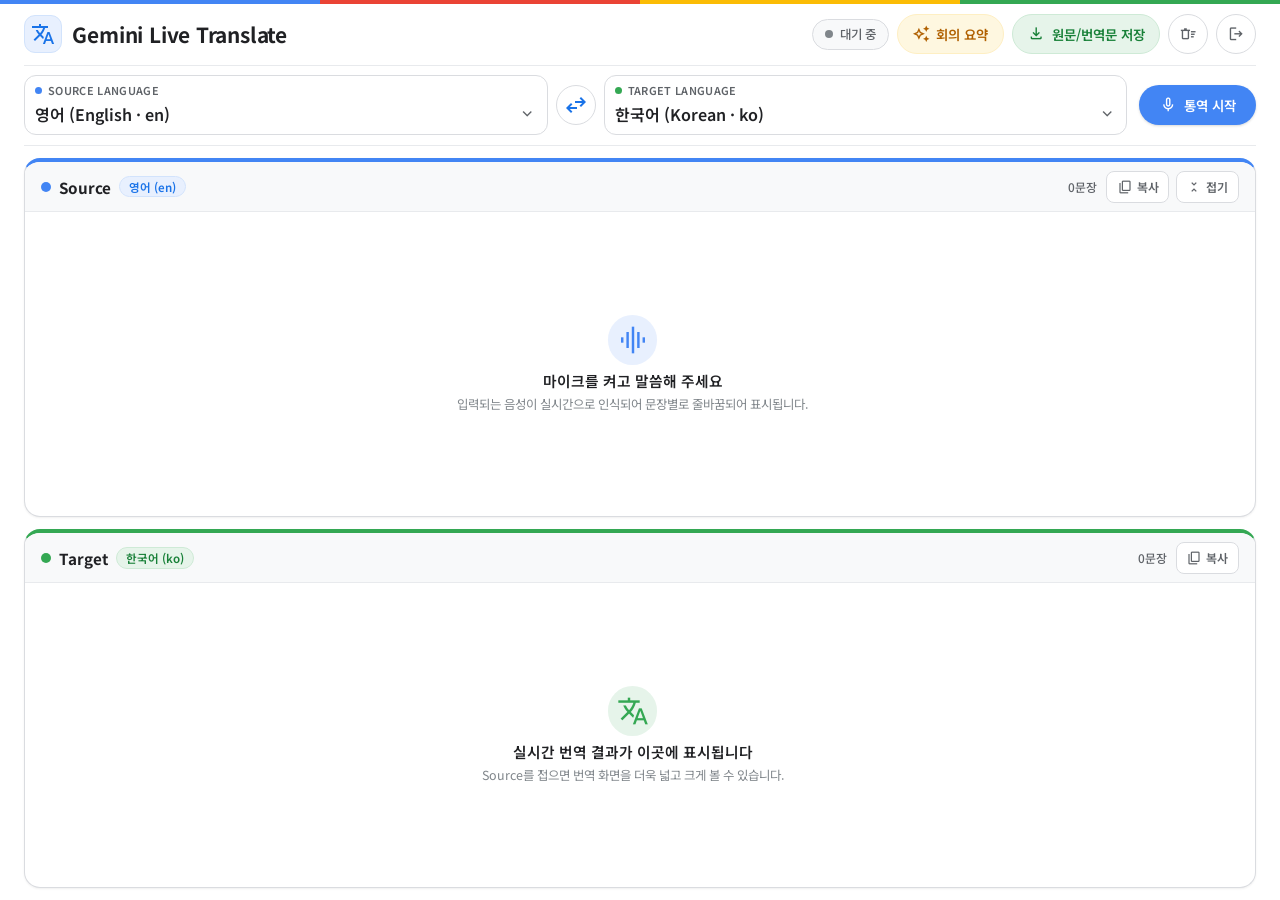
==== static/index.html @ a510bd15 "Initial commit: Gemini 3.5 Live Translate web app - FastAPI + google-genai Live API bridge (/ws/tran" ====
<!doctype html>
<html lang="ko">
<head>
  <meta charset="utf-8" />
  <meta name="viewport" content="width=device-width, initial-scale=1, viewport-fit=cover" />
  <meta name="theme-color" content="#ffffff" />
  <title>Gemini Live Translate</title>
  <link rel="preconnect" href="https://fonts.googleapis.com" />
  <link rel="preconnect" href="https://fonts.gstatic.com" crossorigin />
  <link href="https://fonts.googleapis.com/css2?family=Google+Sans:wght@400;500;700&family=Noto+Sans+KR:wght@400;500;600;700&family=Roboto+Mono:wght@400;500&display=swap" rel="stylesheet" />
  <link href="https://fonts.googleapis.com/css2?family=Material+Symbols+Outlined:opsz,wght,FILL,GRAD@20..48,400,0..1,0" rel="stylesheet" />
  <link rel="stylesheet" href="/static/styles.css?v=20261013i" />
</head>
<body>
  <!-- Google 4-Color Signature Top Bar -->
  <div class="google-color-bar" aria-hidden="true">
    <span class="g-blue"></span>
    <span class="g-red"></span>
    <span class="g-yellow"></span>
    <span class="g-green"></span>
  </div>

  <div class="app-shell">
    <!-- Top Header (Clean minimal brand + action buttons) -->
    <header class="app-header">
      <div class="brand-group">
        <div class="brand-logo" aria-hidden="true">
          <span class="material-symbols-outlined">translate</span>
        </div>
        <h1 class="brand-heading">Gemini Live Translate</h1>
      </div>

      <div class="header-actions">
        <!-- Session Status Pill -->
        <div class="session-status-pill" id="sessionStatusPill" data-state="idle">
          <span class="status-dot"></span>
          <span id="sessionStatusText">대기 중</span>
          <span id="sessionTimer" class="session-timer" hidden>00:00</span>
        </div>

        <!-- Direct Meeting Summary (.md) Button -->
        <button type="button" class="btn btn-tonal btn-yellow" id="btnSummary" title="대화 내용을 AI 회의록으로 요약하여 .md 파일로 바로 저장합니다">
          <span class="material-symbols-outlined" id="summaryBtnIcon">auto_awesome</span>
          <span class="btn-label" id="summaryBtnLabel">회의 요약</span>
        </button>

        <!-- Direct Save Source / Target (.txt) Button -->
        <button type="button" class="btn btn-tonal btn-green" id="btnOpenDownload" title="전체 원문(Source)과 전체 번역문(Target)을 분리하여 .txt 파일로 바로 저장합니다">
          <span class="material-symbols-outlined">download</span>
          <span class="btn-label">원문/번역문 저장</span>
        </button>

        <!-- Clear Button -->
        <button type="button" class="btn btn-icon-only" id="btnClear" title="대화 기록 초기화" aria-label="대화 기록 초기화">
          <span class="material-symbols-outlined">delete_sweep</span>
        </button>

        <!-- Logout Button -->
        <button type="button" class="btn btn-icon-only btn-logout" id="btnLogout" title="로그아웃" aria-label="로그아웃">
          <span class="material-symbols-outlined">logout</span>
        </button>
      </div>
    </header>

    <!-- Language & Audio Control Bar (Single Smart Mic, no input dropdown) -->
    <section class="control-bar" aria-label="언어 및 오디오 제어">
      <div class="lang-selector-group">
        <div class="lang-box source-lang-box">
          <label for="sourceLangSelect" class="lang-label">
            <span class="lang-dot blue"></span>
            Source Language
            <span id="detectedLangChip" class="detected-chip" hidden>감지: -</span>
          </label>
          <div class="select-wrap">
            <select id="sourceLangSelect" class="lang-select" aria-label="Source Language">
              <option value="auto">🌐 자동 감지 (Auto Detect)</option>
              <option value="en" selected>영어 (English · en)</option>
              <option value="ko">한국어 (Korean · ko)</option>
              <option value="ja">일본어 (Japanese · ja)</option>
              <option value="zh-Hans">중국어 (간체) (Chinese (Simplified) · zh-Hans)</option>
              <option value="zh-Hant">중국어 (번체) (Chinese (Traditional) · zh-Hant)</option>
              <option value="es">스페인어 (Spanish · es)</option>
              <option value="fr">프랑스어 (French · fr)</option>
              <option value="de">독일어 (German · de)</option>
              <option value="vi">베트남어 (Vietnamese · vi)</option>
              <option value="th">태국어 (Thai · th)</option>
              <option value="id">인도네시아어 (Indonesian · id)</option>
              <option value="pt-BR">포르투갈어 (브라질) (Portuguese (Brazil) · pt-BR)</option>
              <option value="ru">러시아어 (Russian · ru)</option>
              <option value="ar">아랍어 (Arabic · ar)</option>
              <option value="hi">힌디어 (Hindi · hi)</option>
              <option value="gl">갈리시아어 (Galician · gl)</option>
              <option value="gu">구자라트어 (Gujarati · gu)</option>
              <option value="el">그리스어 (Greek · el)</option>
              <option value="nl">네덜란드어 (Dutch · nl)</option>
              <option value="ne">네팔어 (Nepali · ne)</option>
              <option value="no">노르웨이어 (Norwegian · no)</option>
              <option value="nb">노르웨이어 (보크몰) (Norwegian Bokmål · nb)</option>
              <option value="da">덴마크어 (Danish · da)</option>
              <option value="lo">라오어 (Lao · lo)</option>
              <option value="lv">라트비아어 (Latvian · lv)</option>
              <option value="ro">루마니아어 (Romanian · ro)</option>
              <option value="lt">리투아니아어 (Lithuanian · lt)</option>
              <option value="mr">마라티어 (Marathi · mr)</option>
              <option value="mk">마케도니아어 (Macedonian · mk)</option>
              <option value="ml">말라얄람어 (Malayalam · ml)</option>
              <option value="ms">말레이어 (Malay · ms)</option>
              <option value="mn">몽골어 (Mongolian · mn)</option>
              <option value="my">미얀마어 (버마어) (Burmese (Myanmar) · my)</option>
              <option value="eu">바스크어 (Basque · eu)</option>
              <option value="be">벨라루스어 (Belarusian · be)</option>
              <option value="bn">벵골어 (Bengali · bn)</option>
              <option value="bg">불가리아어 (Bulgarian · bg)</option>
              <option value="sr">세르비아어 (Serbian · sr)</option>
              <option value="su">순다어 (Sundanese · su)</option>
              <option value="sw">스와힐리어 (Swahili · sw)</option>
              <option value="sv">스웨덴어 (Swedish · sv)</option>
              <option value="sk">슬로바키아어 (Slovak · sk)</option>
              <option value="sl">슬로베니아어 (Slovenian · sl)</option>
              <option value="sd">신디어 (Sindhi · sd)</option>
              <option value="si">싱할라어 (Sinhala · si)</option>
              <option value="hy">아르메니아어 (Armenian · hy)</option>
              <option value="is">아이슬란드어 (Icelandic · is)</option>
              <option value="az">아제르바이잔어 (Azerbaijani · az)</option>
              <option value="ak">아칸어 (Akan · ak)</option>
              <option value="af">아프리칸스어 (Afrikaans · af)</option>
              <option value="sq">알바니아어 (Albanian · sq)</option>
              <option value="am">암하라어 (Amharic · am)</option>
              <option value="et">에스토니아어 (Estonian · et)</option>
              <option value="ur">우르두어 (Urdu · ur)</option>
              <option value="uz">우즈베크어 (Uzbek · uz)</option>
              <option value="uk">우크라이나어 (Ukrainian · uk)</option>
              <option value="it">이탈리아어 (Italian · it)</option>
              <option value="jv">자바어 (Javanese · jv)</option>
              <option value="ka">조지아어 (Georgian · ka)</option>
              <option value="zu">줄루어 (Zulu · zu)</option>
              <option value="cs">체코어 (Czech · cs)</option>
              <option value="kk">카자흐어 (Kazakh · kk)</option>
              <option value="ca">카탈로니아어 (Catalan · ca)</option>
              <option value="kn">칸나다어 (Kannada · kn)</option>
              <option value="hr">크로아티아어 (Croatian · hr)</option>
              <option value="km">크메르어 (Khmer · km)</option>
              <option value="rw">키냐르완다어 (Kinyarwanda · rw)</option>
              <option value="ta">타밀어 (Tamil · ta)</option>
              <option value="te">텔루구어 (Telugu · te)</option>
              <option value="tr">튀르키예어 (Turkish · tr)</option>
              <option value="pa">펀자브어 (Punjabi · pa)</option>
              <option value="fa">페르시아어 (Persian · fa)</option>
              <option value="pt-PT">포르투갈어 (포르투갈) (Portuguese (Portugal) · pt-PT)</option>
              <option value="pl">폴란드어 (Polish · pl)</option>
              <option value="fi">핀란드어 (Finnish · fi)</option>
              <option value="fil">필리핀어 (Filipino · fil)</option>
              <option value="ha">하우사어 (Hausa · ha)</option>
              <option value="hu">헝가리어 (Hungarian · hu)</option>
              <option value="he">히브리어 (Hebrew · he)</option>
            </select>
            <span class="material-symbols-outlined select-chevron" aria-hidden="true">expand_more</span>
          </div>
        </div>

        <button type="button" class="swap-btn" id="btnSwapLang" title="Source ↔ Target 언어 전환" aria-label="Source와 Target 언어 전환">
          <span class="material-symbols-outlined">swap_horiz</span>
        </button>

        <div class="lang-box target-lang-box">
          <label for="targetLangSelect" class="lang-label">
            <span class="lang-dot green"></span>
            Target Language
          </label>
          <div class="select-wrap">
            <select id="targetLangSelect" class="lang-select" aria-label="Target Language">
              <option value="en">영어 (English · en)</option>
              <option value="ko" selected>한국어 (Korean · ko)</option>
              <option value="ja">일본어 (Japanese · ja)</option>
              <option value="zh-Hans">중국어 (간체) (Chinese (Simplified) · zh-Hans)</option>
              <option value="zh-Hant">중국어 (번체) (Chinese (Traditional) · zh-Hant)</option>
              <option value="es">스페인어 (Spanish · es)</option>
              <option value="fr">프랑스어 (French · fr)</option>
              <option value="de">독일어 (German · de)</option>
              <option value="vi">베트남어 (Vietnamese · vi)</option>
              <option value="th">태국어 (Thai · th)</option>
              <option value="id">인도네시아어 (Indonesian · id)</option>
              <option value="pt-BR">포르투갈어 (브라질) (Portuguese (Brazil) · pt-BR)</option>
              <option value="ru">러시아어 (Russian · ru)</option>
              <option value="ar">아랍어 (Arabic · ar)</option>
              <option value="hi">힌디어 (Hindi · hi)</option>
              <option value="gl">갈리시아어 (Galician · gl)</option>
              <option value="gu">구자라트어 (Gujarati · gu)</option>
              <option value="el">그리스어 (Greek · el)</option>
              <option value="nl">네덜란드어 (Dutch · nl)</option>
              <option value="ne">네팔어 (Nepali · ne)</option>
              <option value="no">노르웨이어 (Norwegian · no)</option>
              <option value="nb">노르웨이어 (보크몰) (Norwegian Bokmål · nb)</option>
              <option value="da">덴마크어 (Danish · da)</option>
              <option value="lo">라오어 (Lao · lo)</option>
              <option value="lv">라트비아어 (Latvian · lv)</option>
              <option value="ro">루마니아어 (Romanian · ro)</option>
              <option value="lt">리투아니아어 (Lithuanian · lt)</option>
              <option value="mr">마라티어 (Marathi · mr)</option>
              <option value="mk">마케도니아어 (Macedonian · mk)</option>
              <option value="ml">말라얄람어 (Malayalam · ml)</option>
              <option value="ms">말레이어 (Malay · ms)</option>
              <option value="mn">몽골어 (Mongolian · mn)</option>
              <option value="my">미얀마어 (버마어) (Burmese (Myanmar) · my)</option>
              <option value="eu">바스크어 (Basque · eu)</option>
              <option value="be">벨라루스어 (Belarusian · be)</option>
              <option value="bn">벵골어 (Bengali · bn)</option>
              <option value="bg">불가리아어 (Bulgarian · bg)</option>
              <option value="sr">세르비아어 (Serbian · sr)</option>
              <option value="su">순다어 (Sundanese · su)</option>
              <option value="sw">스와힐리어 (Swahili · sw)</option>
              <option value="sv">스웨덴어 (Swedish · sv)</option>
              <option value="sk">슬로바키아어 (Slovak · sk)</option>
              <option value="sl">슬로베니아어 (Slovenian · sl)</option>
              <option value="sd">신디어 (Sindhi · sd)</option>
              <option value="si">싱할라어 (Sinhala · si)</option>
              <option value="hy">아르메니아어 (Armenian · hy)</option>
              <option value="is">아이슬란드어 (Icelandic · is)</option>
              <option value="az">아제르바이잔어 (Azerbaijani · az)</option>
              <option value="ak">아칸어 (Akan · ak)</option>
              <option value="af">아프리칸스어 (Afrikaans · af)</option>
              <option value="sq">알바니아어 (Albanian · sq)</option>
              <option value="am">암하라어 (Amharic · am)</option>
              <option value="et">에스토니아어 (Estonian · et)</option>
              <option value="ur">우르두어 (Urdu · ur)</option>
              <option value="uz">우즈베크어 (Uzbek · uz)</option>
              <option value="uk">우크라이나어 (Ukrainian · uk)</option>
              <option value="it">이탈리아어 (Italian · it)</option>
              <option value="jv">자바어 (Javanese · jv)</option>
              <option value="ka">조지아어 (Georgian · ka)</option>
              <option value="zu">줄루어 (Zulu · zu)</option>
              <option value="cs">체코어 (Czech · cs)</option>
              <option value="kk">카자흐어 (Kazakh · kk)</option>
              <option value="ca">카탈로니아어 (Catalan · ca)</option>
              <option value="kn">칸나다어 (Kannada · kn)</option>
              <option value="hr">크로아티아어 (Croatian · hr)</option>
              <option value="km">크메르어 (Khmer · km)</option>
              <option value="rw">키냐르완다어 (Kinyarwanda · rw)</option>
              <option value="ta">타밀어 (Tamil · ta)</option>
              <option value="te">텔루구어 (Telugu · te)</option>
              <option value="tr">튀르키예어 (Turkish · tr)</option>
              <option value="pa">펀자브어 (Punjabi · pa)</option>
              <option value="fa">페르시아어 (Persian · fa)</option>
              <option value="pt-PT">포르투갈어 (포르투갈) (Portuguese (Portugal) · pt-PT)</option>
              <option value="pl">폴란드어 (Polish · pl)</option>
              <option value="fi">핀란드어 (Finnish · fi)</option>
              <option value="fil">필리핀어 (Filipino · fil)</option>
              <option value="ha">하우사어 (Hausa · ha)</option>
              <option value="hu">헝가리어 (Hungarian · hu)</option>
              <option value="he">히브리어 (Hebrew · he)</option>
            </select>
            <span class="material-symbols-outlined select-chevron" aria-hidden="true">expand_more</span>
          </div>
        </div>
      </div>

      <div class="audio-controls-group">
        <!-- Primary Start / Stop Microphone Button -->
        <button type="button" class="btn btn-primary-mic" id="btnToggleMic" data-recording="false">
          <span class="material-symbols-outlined" id="micIcon">mic</span>
          <span id="micBtnText">통역 시작</span>
          <span class="audio-bars" id="audioBars" hidden aria-hidden="true">
            <i class="bar b1"></i>
            <i class="bar b2"></i>
            <i class="bar b3"></i>
            <i class="bar b4"></i>
          </span>
        </button>
      </div>
    </section>

    <!-- Main Split Stage: Top (Collapsible Source) / Bottom (Expandable Target) -->
    <main class="split-stage" id="splitStage">
      <!-- TOP PANEL: Source (Collapsible) -->
      <section class="transcript-panel source-panel" id="sourcePanel" aria-labelledby="sourcePanelTitle">
        <div class="panel-header">
          <div class="panel-title-group">
            <span class="panel-indicator blue"></span>
            <h2 id="sourcePanelTitle">Source</h2>
            <span class="lang-tag blue-tag" id="sourcePanelLangTag">영어 (en)</span>
            <span class="collapsed-preview" id="sourceCollapsedPreview" hidden></span>
          </div>
          <div class="panel-actions">
            <span class="count-badge" id="sourceCountBadge">0문장</span>
            <button type="button" class="panel-action-btn" id="btnCopySource" title="Source 텍스트 전체 복사">
              <span class="material-symbols-outlined">content_copy</span>
              <span class="action-btn-label">복사</span>
            </button>
            <button
              type="button"
              class="panel-action-btn collapse-toggle-btn"
              id="btnToggleSourceCollapse"
              aria-expanded="true"
              aria-controls="sourceScrollArea"
              title="Source 영역 접기 / 펼치기 (접으면 Target이 넓어집니다)"
            >
              <span class="material-symbols-outlined" id="sourceCollapseIcon">unfold_less</span>
              <span class="action-btn-label" id="sourceCollapseLabel">접기</span>
            </button>
          </div>
        </div>

        <div class="transcript-scroll-area" id="sourceScrollArea" role="log" aria-live="polite">
          <div class="empty-state" id="sourceEmptyState">
            <span class="material-symbols-outlined empty-icon blue-icon">graphic_eq</span>
            <p class="empty-title">마이크를 켜고 말씀해 주세요</p>
            <p class="empty-desc">입력되는 음성이 실시간으로 인식되어 문장별로 줄바꿈되어 표시됩니다.</p>
          </div>
          <div class="utterance-list" id="sourceUtteranceList"></div>
          <button type="button" class="jump-latest-btn" id="btnJumpSourceLatest" hidden>
            <span class="material-symbols-outlined">arrow_downward</span>
            <span>최신 문장</span>
          </button>
        </div>
      </section>

      <!-- BOTTOM PANEL: Target (Expands when Source is collapsed) -->
      <section class="transcript-panel target-panel" id="targetPanel" aria-labelledby="targetPanelTitle">
        <div class="panel-header">
          <div class="panel-title-group">
            <span class="panel-indicator green"></span>
            <h2 id="targetPanelTitle">Target</h2>
            <span class="lang-tag green-tag" id="targetPanelLangTag">한국어 (ko)</span>
          </div>
          <div class="panel-actions">
            <span class="count-badge" id="targetCountBadge">0문장</span>
            <button type="button" class="panel-action-btn" id="btnCopyTarget" title="Target 번역 텍스트 전체 복사">
              <span class="material-symbols-outlined">content_copy</span>
              <span class="action-btn-label">복사</span>
            </button>
          </div>
        </div>

        <div class="transcript-scroll-area" id="targetScrollArea" role="log" aria-live="polite">
          <div class="empty-state" id="targetEmptyState">
            <span class="material-symbols-outlined empty-icon green-icon">translate</span>
            <p class="empty-title">실시간 번역 결과가 이곳에 표시됩니다</p>
            <p class="empty-desc">Source를 접으면 번역 화면을 더욱 넓고 크게 볼 수 있습니다.</p>
          </div>
          <div class="utterance-list" id="targetUtteranceList"></div>
          <button type="button" class="jump-latest-btn green" id="btnJumpTargetLatest" hidden>
            <span class="material-symbols-outlined">arrow_downward</span>
            <span>최신 문장</span>
          </button>
        </div>
      </section>
    </main>
  </div>

  <!-- Floating Toast Snackbar -->
  <div id="toastMessage" class="toast-snackbar" role="status" aria-live="polite" hidden></div>

  <script src="/static/app.js?v=20261013i" defer></script>
</body>
</html>
---- static/styles.css ----
:root {
  /* Official Google 4-Color Palette on Pure White Background */
  --bg-white: #ffffff;
  --bg-subtle: #f8f9fa;
  --surface-card: #ffffff;

  --g-blue: #4285f4;
  --g-blue-dark: #1a73e8;
  --g-blue-soft: #e8f0fe;
  --g-blue-border: #d2e3fc;

  --g-red: #ea4335;
  --g-red-dark: #d93025;
  --g-red-soft: #fce8e6;
  --g-red-border: #fad2cf;

  --g-yellow: #fbbc05;
  --g-yellow-dark: #b06000;
  --g-yellow-soft: #fef7e0;
  --g-yellow-border: #feefc3;

  --g-green: #34a853;
  --g-green-dark: #188038;
  --g-green-soft: #e6f4ea;
  --g-green-border: #ceead6;

  --text-primary: #202124;
  --text-secondary: #5f6368;
  --text-muted: #80868b;
  --border-light: #dadce0;
  --border-subtle: #e8eaed;

  --radius-sm: 8px;
  --radius-md: 12px;
  --radius-lg: 16px;
  --radius-pill: 9999px;

  --shadow-xs: 0 1px 2px rgba(60, 64, 67, 0.08);
  --shadow-sm: 0 1px 3px rgba(60, 64, 67, 0.12), 0 1px 2px rgba(60, 64, 67, 0.08);
  --shadow-md: 0 4px 12px rgba(60, 64, 67, 0.14);

  --font-sans: 'Google Sans', 'Noto Sans KR', -apple-system, BlinkMacSystemFont, sans-serif;
  --font-mono: 'Roboto Mono', monospace;
}

*,
*::before,
*::after {
  box-sizing: border-box;
}

html,
body {
  margin: 0;
  padding: 0;
  inline-size: 100%;
  block-size: 100dvh;
  background-color: var(--bg-white);
  color: var(--text-primary);
  font-family: var(--font-sans);
  -webkit-font-smoothing: antialiased;
  -webkit-text-size-adjust: 100%;
  overscroll-behavior: none;
  overflow: clip;
}

button,
select {
  touch-action: manipulation;
  -webkit-tap-highlight-color: transparent;
}

button {
  user-select: none;
  -webkit-user-select: none;
}

/* Google 4-Color Top Accent Strip */
.google-color-bar {
  display: grid;
  grid-template-columns: repeat(4, 1fr);
  block-size: 4px;
  inline-size: 100%;
}
.google-color-bar .g-blue { background: var(--g-blue); }
.google-color-bar .g-red { background: var(--g-red); }
.google-color-bar .g-yellow { background: var(--g-yellow); }
.google-color-bar .g-green { background: var(--g-green); }

.g-blue-text { color: var(--g-blue-dark); }
.g-red-text { color: var(--g-red-dark); }
.g-yellow-text { color: #e37400; }
.g-green-text { color: var(--g-green-dark); }

/* Main App Grid Shell (100dvh minus 4px color bar, with iPhone/Android safe-area insets) */
.app-shell {
  display: grid;
  grid-template-columns: minmax(0, 1fr);
  grid-template-rows: auto auto minmax(0, 1fr);
  inline-size: 100%;
  block-size: calc(100dvh - 4px);
  max-inline-size: 1440px;
  margin-inline: auto;
  padding-block-start: env(safe-area-inset-top, 0px);
  padding-block-end: max(0.5rem, env(safe-area-inset-bottom, 0px));
  padding-inline-start: max(clamp(0.75rem, 2vw, 1.5rem), env(safe-area-inset-left, 0px));
  padding-inline-end: max(clamp(0.75rem, 2vw, 1.5rem), env(safe-area-inset-right, 0px));
  background-color: var(--bg-white);
}

/* Header */
.app-header {
  display: flex;
  flex-wrap: wrap;
  align-items: center;
  justify-content: space-between;
  gap: 0.75rem;
  padding-block: 0.65rem;
  border-block-end: 1px solid var(--border-subtle);
}

.brand-group {
  display: flex;
  align-items: center;
  gap: 0.65rem;
  min-inline-size: 0;
}

.brand-logo {
  display: grid;
  place-items: center;
  inline-size: 38px;
  block-size: 38px;
  border-radius: 11px;
  background: var(--g-blue-soft);
  color: var(--g-blue-dark);
  border: 1px solid var(--g-blue-border);
  flex-shrink: 0;
}

.brand-heading {
  margin: 0;
  font-size: clamp(1.05rem, 2vw, 1.3rem);
  font-weight: 700;
  letter-spacing: -0.01em;
  color: var(--text-primary);
  white-space: nowrap;
}

.header-actions {
  display: flex;
  align-items: center;
  flex-wrap: wrap;
  gap: 0.5rem;
}

/* Session Status Pill */
.session-status-pill {
  display: inline-flex;
  align-items: center;
  gap: 0.4rem;
  padding: 0.35rem 0.75rem;
  border-radius: var(--radius-pill);
  font-size: 0.78rem;
  font-weight: 500;
  background: var(--bg-subtle);
  color: var(--text-secondary);
  border: 1px solid var(--border-light);
}

.status-dot {
  inline-size: 8px;
  block-size: 8px;
  border-radius: 50%;
  background: var(--text-muted);
  flex-shrink: 0;
}

.session-status-pill[data-state="connected"] {
  background: var(--g-green-soft);
  color: var(--g-green-dark);
  border-color: var(--g-green-border);
}
.session-status-pill[data-state="connected"] .status-dot {
  background: var(--g-green);
  box-shadow: 0 0 0 3px rgba(52, 168, 83, 0.2);
}

.session-status-pill[data-state="connecting"],
.session-status-pill[data-state="resuming"],
.session-status-pill[data-state="reconnecting"] {
  background: var(--g-yellow-soft);
  color: var(--g-yellow-dark);
  border-color: var(--g-yellow-border);
}
.session-status-pill[data-state="connecting"] .status-dot,
.session-status-pill[data-state="resuming"] .status-dot,
.session-status-pill[data-state="reconnecting"] .status-dot {
  background: var(--g-yellow);
}

.session-status-pill[data-state="error"] {
  background: var(--g-red-soft);
  color: var(--g-red-dark);
  border-color: var(--g-red-border);
}
.session-status-pill[data-state="error"] .status-dot {
  background: var(--g-red);
}

.session-timer {
  font-family: var(--font-mono);
  font-size: 0.74rem;
  margin-inline-start: 0.25rem;
  padding-inline-start: 0.4rem;
  border-inline-start: 1px solid currentColor;
}

/* Control Bar (Languages + Speaker/Mic Controls) */
.control-bar {
  display: flex;
  flex-wrap: wrap;
  align-items: center;
  justify-content: space-between;
  gap: 0.75rem;
  padding-block: 0.6rem;
  border-block-end: 1px solid var(--border-subtle);
}

.lang-selector-group {
  display: flex;
  align-items: center;
  gap: 0.5rem;
  flex: 1 1 420px;
  min-inline-size: 0;
}

.lang-box {
  flex: 1 1 150px;
  min-inline-size: 0;
  display: flex;
  flex-direction: column;
  gap: 0.15rem;
  padding: 0.38rem 0.65rem;
  border-radius: var(--radius-md);
  background: var(--bg-white);
  border: 1px solid var(--border-light);
  transition: border-color 0.15s ease, box-shadow 0.15s ease;
}

.source-lang-box:focus-within {
  border-color: var(--g-blue);
  box-shadow: 0 0 0 2px var(--g-blue-soft);
}

.target-lang-box:focus-within {
  border-color: var(--g-green);
  box-shadow: 0 0 0 2px var(--g-green-soft);
}

.lang-label {
  display: flex;
  align-items: center;
  gap: 0.35rem;
  font-size: 0.68rem;
  font-weight: 600;
  color: var(--text-secondary);
  text-transform: uppercase;
  letter-spacing: 0.03em;
}

.lang-dot {
  inline-size: 7px;
  block-size: 7px;
  border-radius: 50%;
  flex-shrink: 0;
}
.lang-dot.blue { background: var(--g-blue); }
.lang-dot.green { background: var(--g-green); }

.detected-chip {
  margin-inline-start: auto;
  font-size: 0.66rem;
  font-weight: 600;
  padding: 0.05rem 0.4rem;
  border-radius: var(--radius-pill);
  background: var(--g-yellow-soft);
  color: var(--g-yellow-dark);
  border: 1px solid var(--g-yellow-border);
  text-transform: none;
  white-space: nowrap;
}

.select-wrap {
  position: relative;
  display: flex;
  align-items: center;
  inline-size: 100%;
}

/* 16px font-size prevents iOS Safari from auto-zooming the page when tapping <select> */
.lang-select {
  appearance: none;
  -webkit-appearance: none;
  border: none;
  background: transparent;
  font-family: var(--font-sans);
  font-size: 1rem; /* 16px */
  font-weight: 600;
  color: var(--text-primary);
  cursor: pointer;
  inline-size: 100%;
  outline: none;
  padding-block: 0.1rem;
  padding-inline-end: 1.35rem;
  text-overflow: ellipsis;
}

.select-chevron {
  position: absolute;
  inset-inline-end: 0;
  font-size: 1.15rem;
  color: var(--text-secondary);
  pointer-events: none;
}

.swap-btn {
  display: grid;
  place-items: center;
  inline-size: 40px;
  block-size: 40px;
  border-radius: 50%;
  border: 1px solid var(--border-light);
  background: var(--bg-white);
  color: var(--g-blue-dark);
  cursor: pointer;
  flex-shrink: 0;
  transition: transform 0.2s ease, background-color 0.15s ease, border-color 0.15s ease;
}

.swap-btn:active {
  background: var(--g-blue-soft);
  transform: scale(0.95);
}

.audio-controls-group {
  display: flex;
  align-items: center;
  gap: 0.5rem;
  flex-wrap: wrap;
}

/* Buttons */
.btn {
  display: inline-flex;
  align-items: center;
  justify-content: center;
  gap: 0.4rem;
  min-block-size: 40px;
  padding: 0.48rem 0.9rem;
  border-radius: var(--radius-pill);
  font-family: var(--font-sans);
  font-size: 0.84rem;
  font-weight: 600;
  border: 1px solid transparent;
  cursor: pointer;
  transition: background-color 0.15s ease, border-color 0.15s ease, color 0.15s ease;
  white-space: nowrap;
}

.btn .material-symbols-outlined {
  font-size: 1.15rem;
}

.btn-tonal.btn-yellow {
  background: var(--g-yellow-soft);
  color: var(--g-yellow-dark);
  border-color: var(--g-yellow-border);
}

.btn-tonal.btn-green {
  background: var(--g-green-soft);
  color: var(--g-green-dark);
  border-color: var(--g-green-border);
}

.btn-tonal.btn-blue {
  background: var(--g-blue-soft);
  color: var(--g-blue-dark);
  border-color: var(--g-blue-border);
}

.btn-outline {
  background: var(--bg-white);
  color: var(--text-primary);
  border-color: var(--border-light);
}

.btn-icon-only {
  inline-size: 40px;
  block-size: 40px;
  padding: 0;
  border-radius: 50%;
  background: var(--bg-white);
  color: var(--text-secondary);
  border-color: var(--border-light);
}

/* Speaker Mute/Unmute Toggle Button */
.btn-speaker[data-muted="true"] {
  background: var(--bg-subtle);
  color: var(--text-secondary);
  border-color: var(--border-light);
}

.btn-speaker[data-muted="false"] {
  background: var(--g-green-soft);
  color: var(--g-green-dark);
  border-color: var(--g-green-border);
}

/* Primary Start / Stop Mic Button */
.btn-primary-mic {
  padding: 0.52rem 1.2rem;
  background: var(--g-blue);
  color: #ffffff;
  box-shadow: var(--shadow-sm);
}

.btn-primary-mic[data-recording="true"] {
  background: var(--g-red);
  color: #ffffff;
  animation: pulse-red 2s infinite;
}

@keyframes pulse-red {
  0% { box-shadow: 0 0 0 0 rgba(234, 67, 53, 0.42); }
  70% { box-shadow: 0 0 0 7px rgba(234, 67, 53, 0); }
  100% { box-shadow: 0 0 0 0 rgba(234, 67, 53, 0); }
}

/* 4-Color Equalizer Bars inside Mic Button */
.audio-bars {
  display: inline-flex;
  align-items: center;
  gap: 2px;
  block-size: 14px;
  margin-inline-start: 0.25rem;
}
.audio-bars[hidden] {
  display: none !important;
}
.audio-bars .bar {
  display: inline-block;
  inline-size: 3px;
  block-size: 4px;
  border-radius: 2px;
  background: #ffffff;
  transition: block-size 0.08s ease;
}

/* ==========================================================================
   MAIN SPLIT STAGE: Top (Collapsible Source) / Bottom (Expandable Target)
   ========================================================================== */
.split-stage {
  display: grid;
  grid-template-columns: minmax(0, 1fr);
  grid-template-rows: minmax(0, 1fr) minmax(0, 1fr);
  gap: 0.75rem;
  padding-block-start: 0.75rem;
  padding-block-end: 0.25rem;
  min-inline-size: 0;
  min-block-size: 0;
}

/* When Source is collapsed, Source shrinks to its header bar and Target takes all remaining height */
.split-stage.is-source-collapsed {
  grid-template-rows: auto minmax(0, 1fr);
}

.transcript-panel {
  position: relative;
  display: grid;
  grid-template-columns: minmax(0, 1fr);
  grid-template-rows: auto minmax(0, 1fr);
  background: var(--bg-white);
  border-radius: var(--radius-lg);
  border: 1.5px solid var(--border-light);
  box-shadow: var(--shadow-xs);
  min-inline-size: 0;
  min-block-size: 0;
  overflow: clip;
}

.source-panel {
  border-block-start: 4px solid var(--g-blue);
}

.source-panel.is-collapsed {
  grid-template-rows: auto;
}

.source-panel.is-collapsed .transcript-scroll-area {
  display: none;
}

.source-panel.is-collapsed .panel-header {
  border-block-end: none;
}

.target-panel {
  border-block-start: 4px solid var(--g-green);
}

.panel-header {
  display: flex;
  align-items: center;
  justify-content: space-between;
  gap: 0.5rem;
  padding: 0.55rem 1rem;
  background: var(--bg-subtle);
  border-block-end: 1px solid var(--border-subtle);
  min-inline-size: 0;
  overflow: hidden;
}

.panel-title-group {
  display: flex;
  align-items: center;
  gap: 0.5rem;
  min-inline-size: 0;
  flex: 1 1 0%;
  overflow: hidden;
}

.panel-indicator {
  inline-size: 10px;
  block-size: 10px;
  border-radius: 50%;
  flex-shrink: 0;
}
.panel-indicator.blue { background: var(--g-blue); }
.panel-indicator.green { background: var(--g-green); }

.panel-title-group h2 {
  margin: 0;
  font-size: 0.95rem;
  font-weight: 700;
  color: var(--text-primary);
  white-space: nowrap;
  flex-shrink: 0;
}

.lang-tag {
  font-size: 0.72rem;
  font-weight: 600;
  padding: 0.12rem 0.55rem;
  border-radius: var(--radius-pill);
  white-space: nowrap;
  flex-shrink: 0;
}
.blue-tag {
  background: var(--g-blue-soft);
  color: var(--g-blue-dark);
  border: 1px solid var(--g-blue-border);
}
.green-tag {
  background: var(--g-green-soft);
  color: var(--g-green-dark);
  border: 1px solid var(--g-green-border);
}

/* One-line live preview of the latest Source sentence when Source panel is collapsed */
.collapsed-preview {
  flex: 1 1 0%;
  font-size: 0.82rem;
  color: var(--text-secondary);
  white-space: nowrap;
  overflow: hidden;
  text-overflow: ellipsis;
  margin-inline-start: 0.35rem;
  min-inline-size: 0;
}
.collapsed-preview[hidden] {
  display: none !important;
}

.panel-actions {
  display: flex;
  align-items: center;
  gap: 0.4rem;
  flex-shrink: 0;
}

.count-badge {
  font-size: 0.74rem;
  font-weight: 500;
  color: var(--text-secondary);
  margin-inline-end: 0.15rem;
}

.panel-action-btn {
  display: inline-flex;
  align-items: center;
  justify-content: center;
  gap: 0.25rem;
  min-block-size: 32px;
  padding: 0.25rem 0.6rem;
  border-radius: var(--radius-sm);
  border: 1px solid var(--border-light);
  background: var(--bg-white);
  color: var(--text-secondary);
  font-family: var(--font-sans);
  font-size: 0.75rem;
  font-weight: 600;
  cursor: pointer;
}
.panel-action-btn .material-symbols-outlined {
  font-size: 1rem;
}

.collapse-toggle-btn[aria-expanded="false"] {
  background: var(--g-blue-soft);
  color: var(--g-blue-dark);
  border-color: var(--g-blue-border);
}

/* Independent Scroll Container per Panel */
.transcript-scroll-area {
  position: relative;
  overflow-y: auto;
  scrollbar-gutter: stable;
  overscroll-behavior: contain;
  padding: 0.85rem 1rem;
  min-block-size: 0;
}

/* Empty State */
.empty-state {
  display: flex;
  flex-direction: column;
  align-items: center;
  justify-content: center;
  text-align: center;
  block-size: 100%;
  min-block-size: 100px;
  color: var(--text-secondary);
  padding: 1rem;
}
.empty-state[hidden] {
  display: none !important;
}
.empty-icon {
  font-size: 2rem;
  margin-block-end: 0.35rem;
  padding: 0.55rem;
  border-radius: 50%;
}
.blue-icon {
  background: var(--g-blue-soft);
  color: var(--g-blue);
}
.green-icon {
  background: var(--g-green-soft);
  color: var(--g-green);
}
.empty-title {
  margin: 0;
  font-size: 0.92rem;
  font-weight: 600;
  color: var(--text-primary);
}
.empty-desc {
  margin: 0.25rem 0 0;
  font-size: 0.78rem;
  color: var(--text-muted);
}

/* Utterance Sentence Lines */
.utterance-list {
  display: flex;
  flex-direction: column;
  gap: 0.45rem;
}

.utterance-line {
  margin: 0;
  padding: 0.12rem 0;
  font-size: clamp(0.98rem, 1.3vw, 1.12rem);
  line-height: 1.62;
  color: var(--text-primary);
  word-break: keep-all;
  overflow-wrap: anywhere;
  transition: font-size 0.15s ease;
}

/* When Source is collapsed, enlarge Target text so it is easier to read at a glance */
.split-stage.is-source-collapsed .target-panel .utterance-line {
  font-size: clamp(1.1rem, 1.7vw, 1.32rem);
  line-height: 1.68;
}

.utterance-line.is-streaming {
  color: var(--g-blue-dark);
  font-weight: 500;
}

.target-panel .utterance-line.is-streaming {
  color: var(--g-green-dark);
}

/* Floating "Jump to Latest" Pill when user scrolls up to read history */
.jump-latest-btn {
  position: sticky;
  inset-block-end: 0.5rem;
  margin-inline: auto;
  display: inline-flex;
  align-items: center;
  gap: 0.25rem;
  padding: 0.38rem 0.85rem;
  border-radius: var(--radius-pill);
  border: 1px solid var(--g-blue-border);
  background: var(--g-blue);
  color: #ffffff;
  font-family: var(--font-sans);
  font-size: 0.76rem;
  font-weight: 600;
  box-shadow: var(--shadow-md);
  cursor: pointer;
  z-index: 5;
}
.jump-latest-btn.green {
  border-color: var(--g-green-border);
  background: var(--g-green);
}
.jump-latest-btn[hidden] {
  display: none !important;
}
.jump-latest-btn .material-symbols-outlined {
  font-size: 0.95rem;
}

/* Floating Toast Snackbar */
.toast-snackbar {
  position: fixed;
  inset-inline: 50% auto;
  inset-block-end: calc(1rem + env(safe-area-inset-bottom, 0px));
  transform: translateX(-50%);
  max-inline-size: min(92vw, 520px);
  padding: 0.6rem 1.1rem;
  border-radius: var(--radius-pill);
  background: rgba(32, 33, 36, 0.92);
  color: #ffffff;
  font-size: 0.82rem;
  font-weight: 500;
  text-align: center;
  box-shadow: var(--shadow-md);
  z-index: 1000;
  pointer-events: none;
}
.toast-snackbar[hidden] {
  display: none !important;
}

/* Native <dialog> Modals */
.app-dialog {
  border: 1px solid var(--border-light);
  border-radius: var(--radius-lg);
  padding: 0;
  inline-size: min(94vw, 820px);
  max-block-size: 86dvh;
  background: var(--bg-white);
  color: var(--text-primary);
  box-shadow: var(--shadow-md);
}

.app-dialog.dialog-sm {
  inline-size: min(92vw, 480px);
}

.app-dialog::backdrop {
  background-color: rgba(32, 33, 36, 0.45);
  backdrop-filter: blur(2px);
}

.dialog-inner {
  display: flex;
  flex-direction: column;
  max-block-size: 86dvh;
}

.dialog-header {
  display: flex;
  align-items: center;
  justify-content: space-between;
  padding: 1rem 1.25rem;
  border-block-end: 1px solid var(--border-subtle);
}

.dialog-title-wrap {
  display: flex;
  align-items: center;
  gap: 0.5rem;
}

.dialog-title-wrap h3 {
  margin: 0;
  font-size: 1.05rem;
  font-weight: 700;
}

.dialog-close-btn {
  display: grid;
  place-items: center;
  inline-size: 38px;
  block-size: 38px;
  border-radius: 50%;
  border: none;
  background: transparent;
  color: var(--text-secondary);
  cursor: pointer;
}

.dialog-body {
  padding: 1.15rem 1.25rem;
  overflow-y: auto;
  overscroll-behavior: contain;
}

.dialog-desc {
  margin: 0 0 1rem;
  font-size: 0.86rem;
  color: var(--text-secondary);
}

.dialog-footer {
  display: flex;
  align-items: center;
  justify-content: flex-end;
  flex-wrap: wrap;
  gap: 0.5rem;
  padding: 0.85rem 1.25rem;
  border-block-start: 1px solid var(--border-subtle);
  background: var(--bg-subtle);
}

/* Summary Loading & Content */
.summary-loading {
  display: flex;
  flex-direction: column;
  align-items: center;
  justify-content: center;
  gap: 0.75rem;
  padding: 2rem 1rem;
  text-align: center;
  color: var(--text-secondary);
}
.summary-loading[hidden] {
  display: none !important;
}

.google-spinner {
  inline-size: 34px;
  block-size: 34px;
  border-radius: 50%;
  border: 3px solid var(--g-blue-soft);
  border-top-color: var(--g-blue);
  border-right-color: var(--g-red);
  border-bottom-color: var(--g-yellow);
  border-left-color: var(--g-green);
  animation: spin 0.9s linear infinite;
}

@keyframes spin {
  to { transform: rotate(360deg); }
}

.markdown-body {
  font-size: 0.94rem;
  line-height: 1.7;
  color: var(--text-primary);
}
.markdown-body h3 {
  margin: 1.25rem 0 0.5rem;
  font-size: 1.02rem;
  color: var(--g-blue-dark);
  border-block-end: 1px solid var(--border-subtle);
  padding-block-end: 0.3rem;
}
.markdown-body h3:first-child {
  margin-block-start: 0;
}
.markdown-body h4 {
  margin: 0.9rem 0 0.35rem;
  font-size: 0.95rem;
  font-weight: 700;
  color: var(--text-primary);
  background: var(--bg-subtle);
  padding: 0.3rem 0.6rem;
  border-inline-start: 3px solid var(--g-blue);
  border-radius: 4px;
}
.markdown-body ul {
  margin: 0.35rem 0 0.9rem;
  padding-inline-start: 1.25rem;
}
.markdown-body li {
  margin-block: 0.28rem;
}
.markdown-body li.sub-item {
  margin-inline-start: 1.25rem;
  list-style-type: circle;
  color: var(--text-secondary);
}

/* Download Modal Cards */
.download-grid {
  display: flex;
  flex-direction: column;
  gap: 0.65rem;
}

.download-card-btn {
  display: flex;
  align-items: center;
  gap: 0.85rem;
  padding: 0.85rem 1rem;
  border-radius: var(--radius-md);
  border: 1px solid var(--border-light);
  background: var(--bg-white);
  text-align: left;
  cursor: pointer;
  font-family: var(--font-sans);
  transition: border-color 0.15s ease, background-color 0.15s ease, box-shadow 0.15s ease;
}
.download-card-btn[hidden] {
  display: none !important;
}

.download-card-text {
  display: flex;
  flex-direction: column;
  gap: 0.15rem;
}
.download-card-text strong {
  font-size: 0.9rem;
  color: var(--text-primary);
}
.download-card-text span {
  font-size: 0.78rem;
  color: var(--text-secondary);
}

/* Apply hover styles only on devices with a real mouse pointer (prevents sticky hover on iPhone/Android) */
@media (hover: hover) and (pointer: fine) {
  .swap-btn:hover {
    background: var(--g-blue-soft);
    border-color: var(--g-blue-border);
    transform: rotate(180deg);
  }
  .btn-tonal.btn-yellow:hover { background: #fde293; }
  .btn-tonal.btn-green:hover { background: #ceead6; }
  .btn-tonal.btn-blue:hover { background: #d2e3fc; }
  .btn-outline:hover { background: var(--bg-subtle); }
  .btn-icon-only:hover {
    background: var(--g-red-soft);
    color: var(--g-red-dark);
    border-color: var(--g-red-border);
  }
  .btn-speaker[data-muted="true"]:hover {
    background: var(--g-blue-soft);
    color: var(--g-blue-dark);
    border-color: var(--g-blue-border);
  }
  .btn-primary-mic:hover { background: var(--g-blue-dark); }
  .btn-primary-mic[data-recording="true"]:hover { background: var(--g-red-dark); }
  .panel-action-btn:hover {
    background: var(--g-blue-soft);
    color: var(--g-blue-dark);
    border-color: var(--g-blue-border);
  }
  .dialog-close-btn:hover { background: var(--bg-subtle); }
  .download-card-btn:hover {
    border-color: var(--g-blue);
    background: var(--g-blue-soft);
    box-shadow: var(--shadow-xs);
  }
}

/* Mobile Responsive Adjustments (iPhone & Android) */
@media (max-width: 720px) {
  .app-shell {
    padding-inline-start: max(0.55rem, env(safe-area-inset-left, 0px));
    padding-inline-end: max(0.55rem, env(safe-area-inset-right, 0px));
  }

  .app-header {
    padding-block: 0.45rem;
    gap: 0.4rem;
  }

  .brand-logo {
    inline-size: 34px;
    block-size: 34px;
  }

  .brand-heading {
    font-size: 1rem;
  }

  .btn-label {
    display: none;
  }

  .header-actions .btn {
    padding: 0.45rem 0.65rem;
  }

  .header-actions .btn-icon-only {
    inline-size: 38px;
    block-size: 38px;
  }

  .control-bar {
    padding-block: 0.45rem;
    gap: 0.45rem;
  }

  .lang-selector-group {
    flex: 1 1 100%;
    gap: 0.35rem;
  }

  .lang-box {
    padding: 0.32rem 0.5rem;
  }

  .lang-select {
    font-size: 1rem; /* Keep >=16px so iOS Safari never zooms on tap */
  }

  .audio-controls-group {
    inline-size: 100%;
    justify-content: space-between;
  }

  .btn-speaker,
  .btn-primary-mic {
    flex: 1 1 auto;
    min-block-size: 44px;
  }

  .split-stage {
    gap: 0.5rem;
    padding-block-start: 0.45rem;
  }

  .panel-header {
    padding: 0.45rem 0.7rem;
  }

  .panel-action-btn {
    min-block-size: 36px;
    padding: 0.25rem 0.55rem;
  }

  .transcript-scroll-area {
    padding: 0.65rem 0.75rem;
  }
}

@media (max-width: 400px) {
  .action-btn-label {
    display: none;
  }
}

/* ==========================================================================
   LOGIN PAGE
   ========================================================================== */
.login-body {
  overflow: auto;
}

.login-shell {
  min-block-size: calc(100dvh - 4px);
  display: grid;
  place-items: center;
  padding: max(1rem, env(safe-area-inset-top, 0px)) 1rem max(1rem, env(safe-area-inset-bottom, 0px));
  background: var(--bg-subtle);
}

.login-card {
  inline-size: 100%;
  max-inline-size: 400px;
  display: flex;
  flex-direction: column;
  gap: 1rem;
  padding: 1.75rem 1.5rem 1.5rem;
  background: var(--bg-white);
  border: 1.5px solid var(--border-light);
  border-radius: var(--radius-lg);
  box-shadow: var(--shadow-md);
}

.login-brand {
  justify-content: center;
}

.login-desc {
  margin: 0;
  text-align: center;
  font-size: 0.9rem;
  color: var(--text-secondary);
}

.login-field {
  display: flex;
  flex-direction: column;
  gap: 0.35rem;
}

.login-label {
  font-size: 0.72rem;
  font-weight: 600;
  letter-spacing: 0.03em;
  text-transform: uppercase;
  color: var(--text-secondary);
}

.login-input-wrap {
  position: relative;
  display: flex;
  align-items: center;
}

.login-input-icon {
  position: absolute;
  inset-inline-start: 0.75rem;
  color: var(--text-muted);
  font-size: 1.25rem;
  pointer-events: none;
}

.login-input {
  inline-size: 100%;
  min-block-size: 48px;
  padding: 0.6rem 2.75rem 0.6rem 2.6rem;
  font-family: var(--font-sans);
  font-size: 1rem; /* >=16px: prevents iOS zoom */
  color: var(--text-primary);
  background: var(--bg-white);
  border: 1px solid var(--border-light);
  border-radius: var(--radius-md);
  outline: none;
  transition: border-color 0.15s ease, box-shadow 0.15s ease;
}
.login-input:focus {
  border-color: var(--g-blue);
  box-shadow: 0 0 0 3px var(--g-blue-soft);
}
.login-input.is-invalid {
  border-color: var(--g-red);
  box-shadow: 0 0 0 3px var(--g-red-soft);
}

.login-eye {
  position: absolute;
  inset-inline-end: 0.35rem;
  display: grid;
  place-items: center;
  inline-size: 38px;
  block-size: 38px;
  border: none;
  border-radius: 50%;
  background: transparent;
  color: var(--text-secondary);
  cursor: pointer;
}

.login-error {
  margin: 0;
  padding: 0.55rem 0.75rem;
  font-size: 0.84rem;
  color: var(--g-red-dark);
  background: var(--g-red-soft);
  border: 1px solid var(--g-red-border);
  border-radius: var(--radius-sm);
}
.login-error[hidden] {
  display: none;
}

.login-submit {
  inline-size: 100%;
  min-block-size: 48px;
  font-size: 0.95rem;
}
.login-submit:disabled {
  opacity: 0.7;
  cursor: progress;
}

/* Header logout button */
.btn-logout {
  color: var(--text-secondary);
}
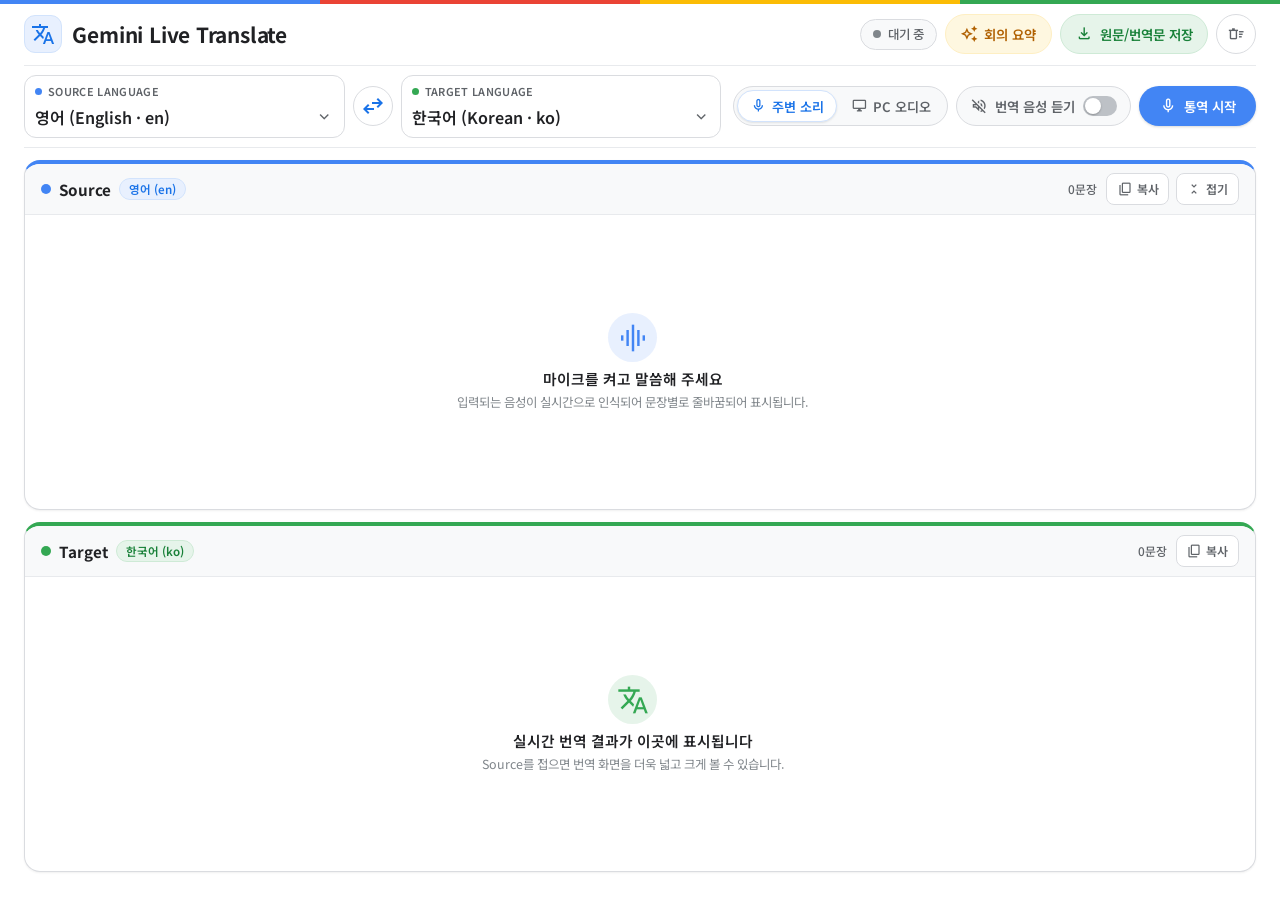
==== commit 0701dbea: "Add iOS hybrid app, translated audio output, and switch to ADC-only auth - Use Google Cloud ADC dire" ====
--- a/static/index.html
+++ b/static/index.html
@@ -9,7 +9,7 @@
   <link rel="preconnect" href="https://fonts.gstatic.com" crossorigin />
   <link href="https://fonts.googleapis.com/css2?family=Google+Sans:wght@400;500;700&family=Noto+Sans+KR:wght@400;500;600;700&family=Roboto+Mono:wght@400;500&display=swap" rel="stylesheet" />
   <link href="https://fonts.googleapis.com/css2?family=Material+Symbols+Outlined:opsz,wght,FILL,GRAD@20..48,400,0..1,0" rel="stylesheet" />
-  <link rel="stylesheet" href="/static/styles.css?v=20261013i" />
+  <link rel="stylesheet" href="/static/styles.css?v=20261017c" />
 </head>
 <body>
   <!-- Google 4-Color Signature Top Bar -->
@@ -25,7 +25,7 @@
     <header class="app-header">
       <div class="brand-group">
         <div class="brand-logo" aria-hidden="true">
-          <span class="material-symbols-outlined">translate</span>
+          <span class="material-symbols-outlined" aria-hidden="true">translate</span>
         </div>
         <h1 class="brand-heading">Gemini Live Translate</h1>
       </div>
@@ -33,31 +33,26 @@
       <div class="header-actions">
         <!-- Session Status Pill -->
         <div class="session-status-pill" id="sessionStatusPill" data-state="idle">
-          <span class="status-dot"></span>
-          <span id="sessionStatusText">대기 중</span>
+          <span class="status-dot" aria-hidden="true"></span>
+          <span id="sessionStatusText" role="status" aria-live="polite">대기 중</span>
           <span id="sessionTimer" class="session-timer" hidden>00:00</span>
         </div>
 
         <!-- Direct Meeting Summary (.md) Button -->
-        <button type="button" class="btn btn-tonal btn-yellow" id="btnSummary" title="대화 내용을 AI 회의록으로 요약하여 .md 파일로 바로 저장합니다">
-          <span class="material-symbols-outlined" id="summaryBtnIcon">auto_awesome</span>
+        <button type="button" class="btn btn-tonal btn-yellow" id="btnSummary" title="대화 내용을 AI 회의록으로 요약하여 .md 파일로 바로 저장합니다" aria-label="AI 회의 요약 (.md 저장)">
+          <span class="material-symbols-outlined" id="summaryBtnIcon" aria-hidden="true">auto_awesome</span>
           <span class="btn-label" id="summaryBtnLabel">회의 요약</span>
         </button>
 
-        <!-- Direct Save Source / Target (.txt) Button -->
-        <button type="button" class="btn btn-tonal btn-green" id="btnOpenDownload" title="전체 원문(Source)과 전체 번역문(Target)을 분리하여 .txt 파일로 바로 저장합니다">
-          <span class="material-symbols-outlined">download</span>
+        <!-- Direct Save Source / Target (.md) Button -->
+        <button type="button" class="btn btn-tonal btn-green" id="btnOpenDownload" title="전체 원문(Source)과 전체 번역문(Target)을 분리하여 .md 파일로 바로 저장합니다" aria-label="원문/번역문 저장 (.md)">
+          <span class="material-symbols-outlined" aria-hidden="true">download</span>
           <span class="btn-label">원문/번역문 저장</span>
         </button>
 
         <!-- Clear Button -->
         <button type="button" class="btn btn-icon-only" id="btnClear" title="대화 기록 초기화" aria-label="대화 기록 초기화">
-          <span class="material-symbols-outlined">delete_sweep</span>
-        </button>
-
-        <!-- Logout Button -->
-        <button type="button" class="btn btn-icon-only btn-logout" id="btnLogout" title="로그아웃" aria-label="로그아웃">
-          <span class="material-symbols-outlined">logout</span>
+          <span class="material-symbols-outlined" aria-hidden="true">delete_sweep</span>
         </button>
       </div>
     </header>
@@ -68,98 +63,20 @@
         <div class="lang-box source-lang-box">
           <label for="sourceLangSelect" class="lang-label">
             <span class="lang-dot blue"></span>
-            Source Language
+            <span class="lang-label-text">Source <span class="lang-word-optional">Language</span></span>
             <span id="detectedLangChip" class="detected-chip" hidden>감지: -</span>
           </label>
           <div class="select-wrap">
-            <select id="sourceLangSelect" class="lang-select" aria-label="Source Language">
-              <option value="auto">🌐 자동 감지 (Auto Detect)</option>
+            <select id="sourceLangSelect" class="lang-select">
+              <!-- Placeholder: app.js populates the full official list (DEFAULT_SUPPORTED_LANGUAGES, then /api/config) on boot -->
               <option value="en" selected>영어 (English · en)</option>
-              <option value="ko">한국어 (Korean · ko)</option>
-              <option value="ja">일본어 (Japanese · ja)</option>
-              <option value="zh-Hans">중국어 (간체) (Chinese (Simplified) · zh-Hans)</option>
-              <option value="zh-Hant">중국어 (번체) (Chinese (Traditional) · zh-Hant)</option>
-              <option value="es">스페인어 (Spanish · es)</option>
-              <option value="fr">프랑스어 (French · fr)</option>
-              <option value="de">독일어 (German · de)</option>
-              <option value="vi">베트남어 (Vietnamese · vi)</option>
-              <option value="th">태국어 (Thai · th)</option>
-              <option value="id">인도네시아어 (Indonesian · id)</option>
-              <option value="pt-BR">포르투갈어 (브라질) (Portuguese (Brazil) · pt-BR)</option>
-              <option value="ru">러시아어 (Russian · ru)</option>
-              <option value="ar">아랍어 (Arabic · ar)</option>
-              <option value="hi">힌디어 (Hindi · hi)</option>
-              <option value="gl">갈리시아어 (Galician · gl)</option>
-              <option value="gu">구자라트어 (Gujarati · gu)</option>
-              <option value="el">그리스어 (Greek · el)</option>
-              <option value="nl">네덜란드어 (Dutch · nl)</option>
-              <option value="ne">네팔어 (Nepali · ne)</option>
-              <option value="no">노르웨이어 (Norwegian · no)</option>
-              <option value="nb">노르웨이어 (보크몰) (Norwegian Bokmål · nb)</option>
-              <option value="da">덴마크어 (Danish · da)</option>
-              <option value="lo">라오어 (Lao · lo)</option>
-              <option value="lv">라트비아어 (Latvian · lv)</option>
-              <option value="ro">루마니아어 (Romanian · ro)</option>
-              <option value="lt">리투아니아어 (Lithuanian · lt)</option>
-              <option value="mr">마라티어 (Marathi · mr)</option>
-              <option value="mk">마케도니아어 (Macedonian · mk)</option>
-              <option value="ml">말라얄람어 (Malayalam · ml)</option>
-              <option value="ms">말레이어 (Malay · ms)</option>
-              <option value="mn">몽골어 (Mongolian · mn)</option>
-              <option value="my">미얀마어 (버마어) (Burmese (Myanmar) · my)</option>
-              <option value="eu">바스크어 (Basque · eu)</option>
-              <option value="be">벨라루스어 (Belarusian · be)</option>
-              <option value="bn">벵골어 (Bengali · bn)</option>
-              <option value="bg">불가리아어 (Bulgarian · bg)</option>
-              <option value="sr">세르비아어 (Serbian · sr)</option>
-              <option value="su">순다어 (Sundanese · su)</option>
-              <option value="sw">스와힐리어 (Swahili · sw)</option>
-              <option value="sv">스웨덴어 (Swedish · sv)</option>
-              <option value="sk">슬로바키아어 (Slovak · sk)</option>
-              <option value="sl">슬로베니아어 (Slovenian · sl)</option>
-              <option value="sd">신디어 (Sindhi · sd)</option>
-              <option value="si">싱할라어 (Sinhala · si)</option>
-              <option value="hy">아르메니아어 (Armenian · hy)</option>
-              <option value="is">아이슬란드어 (Icelandic · is)</option>
-              <option value="az">아제르바이잔어 (Azerbaijani · az)</option>
-              <option value="ak">아칸어 (Akan · ak)</option>
-              <option value="af">아프리칸스어 (Afrikaans · af)</option>
-              <option value="sq">알바니아어 (Albanian · sq)</option>
-              <option value="am">암하라어 (Amharic · am)</option>
-              <option value="et">에스토니아어 (Estonian · et)</option>
-              <option value="ur">우르두어 (Urdu · ur)</option>
-              <option value="uz">우즈베크어 (Uzbek · uz)</option>
-              <option value="uk">우크라이나어 (Ukrainian · uk)</option>
-              <option value="it">이탈리아어 (Italian · it)</option>
-              <option value="jv">자바어 (Javanese · jv)</option>
-              <option value="ka">조지아어 (Georgian · ka)</option>
-              <option value="zu">줄루어 (Zulu · zu)</option>
-              <option value="cs">체코어 (Czech · cs)</option>
-              <option value="kk">카자흐어 (Kazakh · kk)</option>
-              <option value="ca">카탈로니아어 (Catalan · ca)</option>
-              <option value="kn">칸나다어 (Kannada · kn)</option>
-              <option value="hr">크로아티아어 (Croatian · hr)</option>
-              <option value="km">크메르어 (Khmer · km)</option>
-              <option value="rw">키냐르완다어 (Kinyarwanda · rw)</option>
-              <option value="ta">타밀어 (Tamil · ta)</option>
-              <option value="te">텔루구어 (Telugu · te)</option>
-              <option value="tr">튀르키예어 (Turkish · tr)</option>
-              <option value="pa">펀자브어 (Punjabi · pa)</option>
-              <option value="fa">페르시아어 (Persian · fa)</option>
-              <option value="pt-PT">포르투갈어 (포르투갈) (Portuguese (Portugal) · pt-PT)</option>
-              <option value="pl">폴란드어 (Polish · pl)</option>
-              <option value="fi">핀란드어 (Finnish · fi)</option>
-              <option value="fil">필리핀어 (Filipino · fil)</option>
-              <option value="ha">하우사어 (Hausa · ha)</option>
-              <option value="hu">헝가리어 (Hungarian · hu)</option>
-              <option value="he">히브리어 (Hebrew · he)</option>
             </select>
             <span class="material-symbols-outlined select-chevron" aria-hidden="true">expand_more</span>
           </div>
         </div>
 
         <button type="button" class="swap-btn" id="btnSwapLang" title="Source ↔ Target 언어 전환" aria-label="Source와 Target 언어 전환">
-          <span class="material-symbols-outlined">swap_horiz</span>
+          <span class="material-symbols-outlined" aria-hidden="true">swap_horiz</span>
         </button>
 
         <div class="lang-box target-lang-box">
@@ -168,86 +85,8 @@
             Target Language
           </label>
           <div class="select-wrap">
-            <select id="targetLangSelect" class="lang-select" aria-label="Target Language">
-              <option value="en">영어 (English · en)</option>
+            <select id="targetLangSelect" class="lang-select">
               <option value="ko" selected>한국어 (Korean · ko)</option>
-              <option value="ja">일본어 (Japanese · ja)</option>
-              <option value="zh-Hans">중국어 (간체) (Chinese (Simplified) · zh-Hans)</option>
-              <option value="zh-Hant">중국어 (번체) (Chinese (Traditional) · zh-Hant)</option>
-              <option value="es">스페인어 (Spanish · es)</option>
-              <option value="fr">프랑스어 (French · fr)</option>
-              <option value="de">독일어 (German · de)</option>
-              <option value="vi">베트남어 (Vietnamese · vi)</option>
-              <option value="th">태국어 (Thai · th)</option>
-              <option value="id">인도네시아어 (Indonesian · id)</option>
-              <option value="pt-BR">포르투갈어 (브라질) (Portuguese (Brazil) · pt-BR)</option>
-              <option value="ru">러시아어 (Russian · ru)</option>
-              <option value="ar">아랍어 (Arabic · ar)</option>
-              <option value="hi">힌디어 (Hindi · hi)</option>
-              <option value="gl">갈리시아어 (Galician · gl)</option>
-              <option value="gu">구자라트어 (Gujarati · gu)</option>
-              <option value="el">그리스어 (Greek · el)</option>
-              <option value="nl">네덜란드어 (Dutch · nl)</option>
-              <option value="ne">네팔어 (Nepali · ne)</option>
-              <option value="no">노르웨이어 (Norwegian · no)</option>
-              <option value="nb">노르웨이어 (보크몰) (Norwegian Bokmål · nb)</option>
-              <option value="da">덴마크어 (Danish · da)</option>
-              <option value="lo">라오어 (Lao · lo)</option>
-              <option value="lv">라트비아어 (Latvian · lv)</option>
-              <option value="ro">루마니아어 (Romanian · ro)</option>
-              <option value="lt">리투아니아어 (Lithuanian · lt)</option>
-              <option value="mr">마라티어 (Marathi · mr)</option>
-              <option value="mk">마케도니아어 (Macedonian · mk)</option>
-              <option value="ml">말라얄람어 (Malayalam · ml)</option>
-              <option value="ms">말레이어 (Malay · ms)</option>
-              <option value="mn">몽골어 (Mongolian · mn)</option>
-              <option value="my">미얀마어 (버마어) (Burmese (Myanmar) · my)</option>
-              <option value="eu">바스크어 (Basque · eu)</option>
-              <option value="be">벨라루스어 (Belarusian · be)</option>
-              <option value="bn">벵골어 (Bengali · bn)</option>
-              <option value="bg">불가리아어 (Bulgarian · bg)</option>
-              <option value="sr">세르비아어 (Serbian · sr)</option>
-              <option value="su">순다어 (Sundanese · su)</option>
-              <option value="sw">스와힐리어 (Swahili · sw)</option>
-              <option value="sv">스웨덴어 (Swedish · sv)</option>
-              <option value="sk">슬로바키아어 (Slovak · sk)</option>
-              <option value="sl">슬로베니아어 (Slovenian · sl)</option>
-              <option value="sd">신디어 (Sindhi · sd)</option>
-              <option value="si">싱할라어 (Sinhala · si)</option>
-              <option value="hy">아르메니아어 (Armenian · hy)</option>
-              <option value="is">아이슬란드어 (Icelandic · is)</option>
-              <option value="az">아제르바이잔어 (Azerbaijani · az)</option>
-              <option value="ak">아칸어 (Akan · ak)</option>
-              <option value="af">아프리칸스어 (Afrikaans · af)</option>
-              <option value="sq">알바니아어 (Albanian · sq)</option>
-              <option value="am">암하라어 (Amharic · am)</option>
-              <option value="et">에스토니아어 (Estonian · et)</option>
-              <option value="ur">우르두어 (Urdu · ur)</option>
-              <option value="uz">우즈베크어 (Uzbek · uz)</option>
-              <option value="uk">우크라이나어 (Ukrainian · uk)</option>
-              <option value="it">이탈리아어 (Italian · it)</option>
-              <option value="jv">자바어 (Javanese · jv)</option>
-              <option value="ka">조지아어 (Georgian · ka)</option>
-              <option value="zu">줄루어 (Zulu · zu)</option>
-              <option value="cs">체코어 (Czech · cs)</option>
-              <option value="kk">카자흐어 (Kazakh · kk)</option>
-              <option value="ca">카탈로니아어 (Catalan · ca)</option>
-              <option value="kn">칸나다어 (Kannada · kn)</option>
-              <option value="hr">크로아티아어 (Croatian · hr)</option>
-              <option value="km">크메르어 (Khmer · km)</option>
-              <option value="rw">키냐르완다어 (Kinyarwanda · rw)</option>
-              <option value="ta">타밀어 (Tamil · ta)</option>
-              <option value="te">텔루구어 (Telugu · te)</option>
-              <option value="tr">튀르키예어 (Turkish · tr)</option>
-              <option value="pa">펀자브어 (Punjabi · pa)</option>
-              <option value="fa">페르시아어 (Persian · fa)</option>
-              <option value="pt-PT">포르투갈어 (포르투갈) (Portuguese (Portugal) · pt-PT)</option>
-              <option value="pl">폴란드어 (Polish · pl)</option>
-              <option value="fi">핀란드어 (Finnish · fi)</option>
-              <option value="fil">필리핀어 (Filipino · fil)</option>
-              <option value="ha">하우사어 (Hausa · ha)</option>
-              <option value="hu">헝가리어 (Hungarian · hu)</option>
-              <option value="he">히브리어 (Hebrew · he)</option>
             </select>
             <span class="material-symbols-outlined select-chevron" aria-hidden="true">expand_more</span>
           </div>
@@ -255,9 +94,61 @@
       </div>
 
       <div class="audio-controls-group">
+        <!-- Desktop-only Audio Input Source Selector: "주변 소리 (내장 마이크)" vs "PC 오디오" (Hidden on iPhone / Mobile) -->
+        <div
+          class="desktop-source-segment"
+          id="desktopSourceSegment"
+          role="group"
+          aria-label="오디오 입력 소스 선택"
+          hidden
+        >
+          <button
+            type="button"
+            class="source-seg-btn"
+            id="btnSourceMic"
+            data-source="mic"
+            data-active="true"
+            aria-pressed="true"
+            title="데스크탑 외부 주변/회의실 발화를 내장 마이크로 수음합니다."
+          >
+            <span class="material-symbols-outlined" aria-hidden="true">mic</span>
+            <span>주변 소리</span>
+          </button>
+          <button
+            type="button"
+            class="source-seg-btn"
+            id="btnSourceDesktop"
+            data-source="desktop"
+            data-active="false"
+            aria-pressed="false"
+            title="동일 데스크탑에서 재생되는 오디오(Chrome 탭, QuickTime Player 등)만 직접 수음합니다."
+          >
+            <span class="material-symbols-outlined" id="desktopAudioIcon" aria-hidden="true">desktop_windows</span>
+            <span id="desktopAudioText">PC 오디오</span>
+          </button>
+        </div>
+
+        <!-- Translated Audio Output Toggle ("번역 음성 듣기") -->
+        <label
+          class="audio-output-toggle"
+          id="audioOutputToggleLabel"
+          for="toggleAudioOutput"
+          data-active="false"
+          title="번역된 음성을 실시간 재생합니다. 이어폰(AirPods 등) 사용을 권장하며, 이어폰 없이 스피커로 재생하면 되울림 방지를 위해 echoCancellation이 자동으로 켜집니다."
+        >
+          <span class="material-symbols-outlined" id="audioOutputIcon" aria-hidden="true">volume_off</span>
+          <span class="audio-output-text">번역 음성 듣기</span>
+          <input
+            id="toggleAudioOutput"
+            type="checkbox"
+            switch
+            aria-label="번역 음성 듣기"
+          />
+        </label>
+
         <!-- Primary Start / Stop Microphone Button -->
         <button type="button" class="btn btn-primary-mic" id="btnToggleMic" data-recording="false">
-          <span class="material-symbols-outlined" id="micIcon">mic</span>
+          <span class="material-symbols-outlined" id="micIcon" aria-hidden="true">mic</span>
           <span id="micBtnText">통역 시작</span>
           <span class="audio-bars" id="audioBars" hidden aria-hidden="true">
             <i class="bar b1"></i>
@@ -281,9 +172,13 @@
             <span class="collapsed-preview" id="sourceCollapsedPreview" hidden></span>
           </div>
           <div class="panel-actions">
+            <span class="latency-badge blue-latency" id="sourceLatencyBadge" title="오디오 입력 이후 원문 텍스트가 아직 나오지 않은 시간 (실시간 갱신)" hidden>
+              <span class="material-symbols-outlined" aria-hidden="true">timer</span>
+              <span id="sourceLatencyValue">-</span>
+            </span>
             <span class="count-badge" id="sourceCountBadge">0문장</span>
-            <button type="button" class="panel-action-btn" id="btnCopySource" title="Source 텍스트 전체 복사">
-              <span class="material-symbols-outlined">content_copy</span>
+            <button type="button" class="panel-action-btn" id="btnCopySource" title="Source 텍스트 전체 복사" aria-label="Source 텍스트 전체 복사">
+              <span class="material-symbols-outlined" aria-hidden="true">content_copy</span>
               <span class="action-btn-label">복사</span>
             </button>
             <button
@@ -292,23 +187,24 @@
               id="btnToggleSourceCollapse"
               aria-expanded="true"
               aria-controls="sourceScrollArea"
+              aria-label="Source 영역 접기 / 펼치기"
               title="Source 영역 접기 / 펼치기 (접으면 Target이 넓어집니다)"
             >
-              <span class="material-symbols-outlined" id="sourceCollapseIcon">unfold_less</span>
+              <span class="material-symbols-outlined" id="sourceCollapseIcon" aria-hidden="true">unfold_less</span>
               <span class="action-btn-label" id="sourceCollapseLabel">접기</span>
             </button>
           </div>
         </div>
 
-        <div class="transcript-scroll-area" id="sourceScrollArea" role="log" aria-live="polite">
+        <div class="transcript-scroll-area" id="sourceScrollArea" role="log" aria-live="off" aria-label="Source 원문 기록" tabindex="0">
           <div class="empty-state" id="sourceEmptyState">
-            <span class="material-symbols-outlined empty-icon blue-icon">graphic_eq</span>
+            <span class="material-symbols-outlined empty-icon blue-icon" aria-hidden="true">graphic_eq</span>
             <p class="empty-title">마이크를 켜고 말씀해 주세요</p>
             <p class="empty-desc">입력되는 음성이 실시간으로 인식되어 문장별로 줄바꿈되어 표시됩니다.</p>
           </div>
           <div class="utterance-list" id="sourceUtteranceList"></div>
           <button type="button" class="jump-latest-btn" id="btnJumpSourceLatest" hidden>
-            <span class="material-symbols-outlined">arrow_downward</span>
+            <span class="material-symbols-outlined" aria-hidden="true">arrow_downward</span>
             <span>최신 문장</span>
           </button>
         </div>
@@ -323,33 +219,40 @@
             <span class="lang-tag green-tag" id="targetPanelLangTag">한국어 (ko)</span>
           </div>
           <div class="panel-actions">
+            <span class="latency-badge green-latency" id="targetLatencyBadge" title="오디오 입력 이후 번역 텍스트가 아직 나오지 않은 시간 (끝에서 끝까지, 실시간 갱신)" hidden>
+              <span class="material-symbols-outlined" aria-hidden="true">timer</span>
+              <span id="targetLatencyValue">-</span>
+            </span>
             <span class="count-badge" id="targetCountBadge">0문장</span>
-            <button type="button" class="panel-action-btn" id="btnCopyTarget" title="Target 번역 텍스트 전체 복사">
-              <span class="material-symbols-outlined">content_copy</span>
+            <button type="button" class="panel-action-btn" id="btnCopyTarget" title="Target 번역 텍스트 전체 복사" aria-label="Target 번역 텍스트 전체 복사">
+              <span class="material-symbols-outlined" aria-hidden="true">content_copy</span>
               <span class="action-btn-label">복사</span>
             </button>
           </div>
         </div>
 
-        <div class="transcript-scroll-area" id="targetScrollArea" role="log" aria-live="polite">
+        <div class="transcript-scroll-area" id="targetScrollArea" role="log" aria-live="off" aria-label="Target 번역 기록" tabindex="0">
           <div class="empty-state" id="targetEmptyState">
-            <span class="material-symbols-outlined empty-icon green-icon">translate</span>
+            <span class="material-symbols-outlined empty-icon green-icon" aria-hidden="true">translate</span>
             <p class="empty-title">실시간 번역 결과가 이곳에 표시됩니다</p>
             <p class="empty-desc">Source를 접으면 번역 화면을 더욱 넓고 크게 볼 수 있습니다.</p>
           </div>
           <div class="utterance-list" id="targetUtteranceList"></div>
           <button type="button" class="jump-latest-btn green" id="btnJumpTargetLatest" hidden>
-            <span class="material-symbols-outlined">arrow_downward</span>
+            <span class="material-symbols-outlined" aria-hidden="true">arrow_downward</span>
             <span>최신 문장</span>
           </button>
         </div>
       </section>
     </main>
+
+    <!-- Bottom Status Footer (Small gray status line below Target Text box) -->
+    <footer class="app-footer" id="appFooter">
+      <div id="toastMessage" class="toast-snackbar" role="status" aria-live="polite" hidden></div>
+      <div id="srAnnouncer" class="sr-only" aria-live="polite" aria-atomic="false"></div>
+    </footer>
   </div>
 
-  <!-- Floating Toast Snackbar -->
-  <div id="toastMessage" class="toast-snackbar" role="status" aria-live="polite" hidden></div>
-
-  <script src="/static/app.js?v=20261013i" defer></script>
+  <script src="/static/app.js?v=20261017c" defer></script>
 </body>
 </html>
--- a/static/styles.css
+++ b/static/styles.css
@@ -87,22 +87,17 @@
 .google-color-bar .g-yellow { background: var(--g-yellow); }
 .google-color-bar .g-green { background: var(--g-green); }
 
-.g-blue-text { color: var(--g-blue-dark); }
-.g-red-text { color: var(--g-red-dark); }
-.g-yellow-text { color: #e37400; }
-.g-green-text { color: var(--g-green-dark); }
-
 /* Main App Grid Shell (100dvh minus 4px color bar, with iPhone/Android safe-area insets) */
 .app-shell {
   display: grid;
   grid-template-columns: minmax(0, 1fr);
-  grid-template-rows: auto auto minmax(0, 1fr);
+  grid-template-rows: auto auto minmax(0, 1fr) auto;
   inline-size: 100%;
   block-size: calc(100dvh - 4px);
   max-inline-size: 1440px;
   margin-inline: auto;
   padding-block-start: env(safe-area-inset-top, 0px);
-  padding-block-end: max(0.5rem, env(safe-area-inset-bottom, 0px));
+  padding-block-end: max(0.35rem, env(safe-area-inset-bottom, 0px));
   padding-inline-start: max(clamp(0.75rem, 2vw, 1.5rem), env(safe-area-inset-left, 0px));
   padding-inline-end: max(clamp(0.75rem, 2vw, 1.5rem), env(safe-area-inset-right, 0px));
   background-color: var(--bg-white);
@@ -259,14 +254,21 @@
 }
 
 .lang-label {
+  position: relative;
   display: flex;
   align-items: center;
   gap: 0.35rem;
+  block-size: 1.15rem;
+  min-block-size: 1.15rem;
+  max-block-size: 1.15rem;
   font-size: 0.68rem;
   font-weight: 600;
+  line-height: 1;
   color: var(--text-secondary);
   text-transform: uppercase;
   letter-spacing: 0.03em;
+  white-space: nowrap;
+  overflow: hidden;
 }
 
 .lang-dot {
@@ -279,16 +281,32 @@
 .lang-dot.green { background: var(--g-green); }
 
 .detected-chip {
-  margin-inline-start: auto;
-  font-size: 0.66rem;
+  position: absolute;
+  inset-inline-end: 0;
+  inset-block-start: 50%;
+  transform: translateY(-50%);
+  margin-inline-start: 0;
+  font-size: 0.64rem;
   font-weight: 600;
-  padding: 0.05rem 0.4rem;
+  line-height: 1;
+  padding: 0.12rem 0.38rem;
   border-radius: var(--radius-pill);
   background: var(--g-yellow-soft);
   color: var(--g-yellow-dark);
   border: 1px solid var(--g-yellow-border);
+  box-shadow: -6px 0 4px 2px var(--bg-white);
   text-transform: none;
   white-space: nowrap;
+}
+
+.detected-chip[hidden] {
+  display: none !important;
+}
+
+@media (max-width: 640px) {
+  .source-lang-box:has(#detectedLangChip:not([hidden])) .lang-word-optional {
+    display: none;
+  }
 }
 
 .select-wrap {
@@ -384,18 +402,6 @@
   border-color: var(--g-green-border);
 }
 
-.btn-tonal.btn-blue {
-  background: var(--g-blue-soft);
-  color: var(--g-blue-dark);
-  border-color: var(--g-blue-border);
-}
-
-.btn-outline {
-  background: var(--bg-white);
-  color: var(--text-primary);
-  border-color: var(--border-light);
-}
-
 .btn-icon-only {
   inline-size: 40px;
   block-size: 40px;
@@ -406,17 +412,131 @@
   border-color: var(--border-light);
 }
 
-/* Speaker Mute/Unmute Toggle Button */
-.btn-speaker[data-muted="true"] {
+/* Desktop-only Audio Source Segmented Selector ("주변 소리" vs "PC 오디오") */
+.desktop-source-segment {
+  display: inline-flex;
+  align-items: center;
+  padding: 3px;
+  gap: 2px;
+  min-block-size: 40px;
+  border-radius: var(--radius-pill);
+  background: var(--bg-subtle);
+  border: 1px solid var(--border-light);
+}
+
+.desktop-source-segment[hidden] {
+  display: none !important;
+}
+
+.source-seg-btn {
+  display: inline-flex;
+  align-items: center;
+  gap: 0.32rem;
+  min-block-size: 32px;
+  padding: 0.28rem 0.72rem;
+  border-radius: var(--radius-pill);
+  border: 1px solid transparent;
+  background: transparent;
+  color: var(--text-secondary);
+  font-family: var(--font-sans);
+  font-size: 0.82rem;
+  font-weight: 600;
+  cursor: pointer;
+  user-select: none;
+  -webkit-user-select: none;
+  white-space: nowrap;
+  transition: background-color 0.15s ease, color 0.15s ease, box-shadow 0.15s ease;
+}
+
+.source-seg-btn:hover {
+  color: var(--text-primary);
+}
+
+.source-seg-btn .material-symbols-outlined {
+  font-size: 1.05rem;
+}
+
+.source-seg-btn[data-active="true"] {
+  background: #ffffff;
+  color: var(--g-blue-dark, #174ea6);
+  border-color: var(--g-blue-border, #aecbfa);
+  box-shadow: 0 1px 2px rgba(60, 64, 67, 0.12);
+}
+
+/* Translated Audio Output ("번역 음성 듣기") Switch Toggle */
+.audio-output-toggle {
+  display: inline-flex;
+  align-items: center;
+  gap: 0.45rem;
+  min-block-size: 40px;
+  padding: 0.42rem 0.85rem;
+  border-radius: var(--radius-pill);
+  font-family: var(--font-sans);
+  font-size: 0.84rem;
+  font-weight: 600;
   background: var(--bg-subtle);
   color: var(--text-secondary);
-  border-color: var(--border-light);
-}
-
-.btn-speaker[data-muted="false"] {
+  border: 1px solid var(--border-light);
+  cursor: pointer;
+  user-select: none;
+  -webkit-user-select: none;
+  transition: background-color 0.15s ease, border-color 0.15s ease, color 0.15s ease;
+  white-space: nowrap;
+}
+
+.audio-output-toggle .material-symbols-outlined {
+  font-size: 1.15rem;
+}
+
+.audio-output-toggle[data-active="true"] {
   background: var(--g-green-soft);
   color: var(--g-green-dark);
   border-color: var(--g-green-border);
+}
+
+input[type="checkbox"][switch] {
+  accent-color: var(--g-green, #34a853);
+  margin: 0;
+  cursor: pointer;
+}
+
+input[type="checkbox"][switch]:focus-visible {
+  outline: 3px solid var(--focus-color, #ff8c00);
+  outline-offset: 4px;
+}
+
+/* Fallback switch styling when native <input type="checkbox" switch> is not supported (e.g. Chrome/Edge/Firefox) */
+input[type="checkbox"][switch][data-switch-fallback="true"] {
+  appearance: none;
+  -webkit-appearance: none;
+  position: relative;
+  inline-size: 34px;
+  block-size: 20px;
+  border-radius: 999px;
+  background-color: #bdc1c6;
+  transition: background-color 0.18s ease;
+  flex-shrink: 0;
+}
+
+input[type="checkbox"][switch][data-switch-fallback="true"]::after {
+  content: "";
+  position: absolute;
+  inset-block-start: 2px;
+  inset-inline-start: 2px;
+  inline-size: 16px;
+  block-size: 16px;
+  border-radius: 50%;
+  background: #ffffff;
+  box-shadow: 0 1px 2px rgba(0, 0, 0, 0.25);
+  transition: transform 0.18s ease;
+}
+
+input[type="checkbox"][switch][data-switch-fallback="true"]:checked {
+  background-color: var(--g-green, #34a853);
+}
+
+input[type="checkbox"][switch][data-switch-fallback="true"]:checked::after {
+  transform: translateX(14px);
 }
 
 /* Primary Start / Stop Mic Button */
@@ -453,10 +573,13 @@
 .audio-bars .bar {
   display: inline-block;
   inline-size: 3px;
-  block-size: 4px;
+  block-size: 17px; /* max height; JS scales with transform (4px resting ≈ 0.235) */
   border-radius: 2px;
   background: #ffffff;
-  transition: block-size 0.08s ease;
+  transform: scaleY(0.235);
+  transform-origin: center;
+  transition: transform 0.08s ease;
+  will-change: transform;
 }
 
 /* ==========================================================================
@@ -599,6 +722,43 @@
   margin-inline-end: 0.15rem;
 }
 
+/* Live latency indicator (speech onset -> text shown) */
+.latency-badge {
+  display: inline-flex;
+  align-items: center;
+  gap: 0.2rem;
+  font-size: 0.74rem;
+  font-weight: 600;
+  font-variant-numeric: tabular-nums;
+  padding: 0.15rem 0.5rem;
+  border-radius: 999px;
+  border: 1px solid transparent;
+  margin-inline-end: 0.3rem;
+  white-space: nowrap;
+  transition: background-color 0.3s ease;
+}
+.latency-badge .material-symbols-outlined {
+  font-size: 0.95rem;
+}
+.latency-badge.blue-latency {
+  color: #1a56c4;
+  background: rgba(66, 133, 244, 0.1);
+  border-color: rgba(66, 133, 244, 0.25);
+}
+.latency-badge.green-latency {
+  color: #1e7e34;
+  background: rgba(52, 168, 83, 0.1);
+  border-color: rgba(52, 168, 83, 0.25);
+}
+.latency-badge.latency-slow {
+  color: #b3261e;
+  background: rgba(234, 67, 53, 0.1);
+  border-color: rgba(234, 67, 53, 0.3);
+}
+.latency-badge[hidden] {
+  display: none !important;
+}
+
 .panel-action-btn {
   display: inline-flex;
   align-items: center;
@@ -692,6 +852,8 @@
   word-break: keep-all;
   overflow-wrap: anywhere;
   transition: font-size 0.15s ease;
+  content-visibility: auto;
+  contain-intrinsic-size: auto 1.8em;
 }
 
 /* When Source is collapsed, enlarge Target text so it is easier to read at a glance */
@@ -720,7 +882,7 @@
   padding: 0.38rem 0.85rem;
   border-radius: var(--radius-pill);
   border: 1px solid var(--g-blue-border);
-  background: var(--g-blue);
+  background: var(--g-blue-dark);
   color: #ffffff;
   font-family: var(--font-sans);
   font-size: 0.76rem;
@@ -731,7 +893,7 @@
 }
 .jump-latest-btn.green {
   border-color: var(--g-green-border);
-  background: var(--g-green);
+  background: var(--g-green-dark);
 }
 .jump-latest-btn[hidden] {
   display: none !important;
@@ -740,215 +902,35 @@
   font-size: 0.95rem;
 }
 
-/* Floating Toast Snackbar */
+/* Bottom Status Footer (Below Target Text Box) */
+.app-footer {
+  display: flex;
+  align-items: center;
+  justify-content: center;
+  min-block-size: 1.15rem;
+  padding-block: 0.2rem 0;
+}
+
 .toast-snackbar {
-  position: fixed;
-  inset-inline: 50% auto;
-  inset-block-end: calc(1rem + env(safe-area-inset-bottom, 0px));
-  transform: translateX(-50%);
-  max-inline-size: min(92vw, 520px);
-  padding: 0.6rem 1.1rem;
-  border-radius: var(--radius-pill);
-  background: rgba(32, 33, 36, 0.92);
-  color: #ffffff;
-  font-size: 0.82rem;
-  font-weight: 500;
+  position: static;
+  transform: none;
+  max-inline-size: 100%;
+  padding: 0.1rem 0.25rem;
+  border-radius: 0;
+  background: transparent;
+  color: var(--text-muted);
+  font-size: 0.72rem;
+  font-weight: 400;
+  line-height: 1.3;
   text-align: center;
-  box-shadow: var(--shadow-md);
-  z-index: 1000;
+  box-shadow: none;
   pointer-events: none;
+  white-space: nowrap;
+  overflow: hidden;
+  text-overflow: ellipsis;
 }
 .toast-snackbar[hidden] {
   display: none !important;
-}
-
-/* Native <dialog> Modals */
-.app-dialog {
-  border: 1px solid var(--border-light);
-  border-radius: var(--radius-lg);
-  padding: 0;
-  inline-size: min(94vw, 820px);
-  max-block-size: 86dvh;
-  background: var(--bg-white);
-  color: var(--text-primary);
-  box-shadow: var(--shadow-md);
-}
-
-.app-dialog.dialog-sm {
-  inline-size: min(92vw, 480px);
-}
-
-.app-dialog::backdrop {
-  background-color: rgba(32, 33, 36, 0.45);
-  backdrop-filter: blur(2px);
-}
-
-.dialog-inner {
-  display: flex;
-  flex-direction: column;
-  max-block-size: 86dvh;
-}
-
-.dialog-header {
-  display: flex;
-  align-items: center;
-  justify-content: space-between;
-  padding: 1rem 1.25rem;
-  border-block-end: 1px solid var(--border-subtle);
-}
-
-.dialog-title-wrap {
-  display: flex;
-  align-items: center;
-  gap: 0.5rem;
-}
-
-.dialog-title-wrap h3 {
-  margin: 0;
-  font-size: 1.05rem;
-  font-weight: 700;
-}
-
-.dialog-close-btn {
-  display: grid;
-  place-items: center;
-  inline-size: 38px;
-  block-size: 38px;
-  border-radius: 50%;
-  border: none;
-  background: transparent;
-  color: var(--text-secondary);
-  cursor: pointer;
-}
-
-.dialog-body {
-  padding: 1.15rem 1.25rem;
-  overflow-y: auto;
-  overscroll-behavior: contain;
-}
-
-.dialog-desc {
-  margin: 0 0 1rem;
-  font-size: 0.86rem;
-  color: var(--text-secondary);
-}
-
-.dialog-footer {
-  display: flex;
-  align-items: center;
-  justify-content: flex-end;
-  flex-wrap: wrap;
-  gap: 0.5rem;
-  padding: 0.85rem 1.25rem;
-  border-block-start: 1px solid var(--border-subtle);
-  background: var(--bg-subtle);
-}
-
-/* Summary Loading & Content */
-.summary-loading {
-  display: flex;
-  flex-direction: column;
-  align-items: center;
-  justify-content: center;
-  gap: 0.75rem;
-  padding: 2rem 1rem;
-  text-align: center;
-  color: var(--text-secondary);
-}
-.summary-loading[hidden] {
-  display: none !important;
-}
-
-.google-spinner {
-  inline-size: 34px;
-  block-size: 34px;
-  border-radius: 50%;
-  border: 3px solid var(--g-blue-soft);
-  border-top-color: var(--g-blue);
-  border-right-color: var(--g-red);
-  border-bottom-color: var(--g-yellow);
-  border-left-color: var(--g-green);
-  animation: spin 0.9s linear infinite;
-}
-
-@keyframes spin {
-  to { transform: rotate(360deg); }
-}
-
-.markdown-body {
-  font-size: 0.94rem;
-  line-height: 1.7;
-  color: var(--text-primary);
-}
-.markdown-body h3 {
-  margin: 1.25rem 0 0.5rem;
-  font-size: 1.02rem;
-  color: var(--g-blue-dark);
-  border-block-end: 1px solid var(--border-subtle);
-  padding-block-end: 0.3rem;
-}
-.markdown-body h3:first-child {
-  margin-block-start: 0;
-}
-.markdown-body h4 {
-  margin: 0.9rem 0 0.35rem;
-  font-size: 0.95rem;
-  font-weight: 700;
-  color: var(--text-primary);
-  background: var(--bg-subtle);
-  padding: 0.3rem 0.6rem;
-  border-inline-start: 3px solid var(--g-blue);
-  border-radius: 4px;
-}
-.markdown-body ul {
-  margin: 0.35rem 0 0.9rem;
-  padding-inline-start: 1.25rem;
-}
-.markdown-body li {
-  margin-block: 0.28rem;
-}
-.markdown-body li.sub-item {
-  margin-inline-start: 1.25rem;
-  list-style-type: circle;
-  color: var(--text-secondary);
-}
-
-/* Download Modal Cards */
-.download-grid {
-  display: flex;
-  flex-direction: column;
-  gap: 0.65rem;
-}
-
-.download-card-btn {
-  display: flex;
-  align-items: center;
-  gap: 0.85rem;
-  padding: 0.85rem 1rem;
-  border-radius: var(--radius-md);
-  border: 1px solid var(--border-light);
-  background: var(--bg-white);
-  text-align: left;
-  cursor: pointer;
-  font-family: var(--font-sans);
-  transition: border-color 0.15s ease, background-color 0.15s ease, box-shadow 0.15s ease;
-}
-.download-card-btn[hidden] {
-  display: none !important;
-}
-
-.download-card-text {
-  display: flex;
-  flex-direction: column;
-  gap: 0.15rem;
-}
-.download-card-text strong {
-  font-size: 0.9rem;
-  color: var(--text-primary);
-}
-.download-card-text span {
-  font-size: 0.78rem;
-  color: var(--text-secondary);
 }
 
 /* Apply hover styles only on devices with a real mouse pointer (prevents sticky hover on iPhone/Android) */
@@ -960,14 +942,12 @@
   }
   .btn-tonal.btn-yellow:hover { background: #fde293; }
   .btn-tonal.btn-green:hover { background: #ceead6; }
-  .btn-tonal.btn-blue:hover { background: #d2e3fc; }
-  .btn-outline:hover { background: var(--bg-subtle); }
   .btn-icon-only:hover {
     background: var(--g-red-soft);
     color: var(--g-red-dark);
     border-color: var(--g-red-border);
   }
-  .btn-speaker[data-muted="true"]:hover {
+  .audio-output-toggle[data-active="false"]:hover {
     background: var(--g-blue-soft);
     color: var(--g-blue-dark);
     border-color: var(--g-blue-border);
@@ -979,12 +959,6 @@
     color: var(--g-blue-dark);
     border-color: var(--g-blue-border);
   }
-  .dialog-close-btn:hover { background: var(--bg-subtle); }
-  .download-card-btn:hover {
-    border-color: var(--g-blue);
-    background: var(--g-blue-soft);
-    box-shadow: var(--shadow-xs);
-  }
 }
 
 /* Mobile Responsive Adjustments (iPhone & Android) */
@@ -1044,7 +1018,12 @@
     justify-content: space-between;
   }
 
-  .btn-speaker,
+  .audio-output-toggle {
+    flex: 0 0 auto;
+    min-block-size: 44px;
+    justify-content: center;
+  }
+
   .btn-primary-mic {
     flex: 1 1 auto;
     min-block-size: 44px;
@@ -1072,6 +1051,71 @@
 @media (max-width: 400px) {
   .action-btn-label {
     display: none;
+  }
+}
+
+/* Visually hidden but available to screen readers (finalized-translation announcer) */
+.sr-only {
+  position: absolute !important;
+  inline-size: 1px;
+  block-size: 1px;
+  padding: 0;
+  margin: -1px;
+  overflow: hidden;
+  clip-path: inset(50%);
+  white-space: nowrap;
+  border: 0;
+}
+
+/* Visible keyboard focus for all interactive controls */
+.btn:focus-visible,
+.swap-btn:focus-visible,
+.source-seg-btn:focus-visible,
+.panel-action-btn:focus-visible,
+.jump-latest-btn:focus-visible,
+.transcript-scroll-area:focus-visible {
+  outline: 3px solid var(--focus-color, #ff8c00);
+  outline-offset: 2px;
+}
+
+.btn[aria-disabled="true"] {
+  cursor: progress;
+  opacity: 0.8;
+}
+
+/* Short viewports (landscape phones, 200%+ zoom): allow the page to scroll instead of
+   clipping the controls/transcripts (WCAG 1.4.10 Reflow). */
+@media (max-height: 520px) {
+  html,
+  body {
+    block-size: auto;
+    min-block-size: 100dvh;
+    overflow: auto;
+  }
+
+  .app-shell {
+    block-size: auto;
+    min-block-size: calc(100dvh - 4px);
+    grid-template-rows: auto auto minmax(20rem, 1fr) auto;
+  }
+
+  .transcript-panel {
+    min-block-size: 9rem;
+  }
+}
+
+@media (prefers-reduced-motion: reduce) {
+  *,
+  *::before,
+  *::after {
+    animation-duration: 0.01ms !important;
+    animation-iteration-count: 1 !important;
+    transition-duration: 0.01ms !important;
+    scroll-behavior: auto !important;
+  }
+
+  .swap-btn:hover {
+    transform: none !important;
   }
 }
 
@@ -1201,7 +1245,40 @@
   cursor: progress;
 }
 
-/* Header logout button */
-.btn-logout {
-  color: var(--text-secondary);
-}
+/* Header action button speech bubble tooltip */
+.header-speech-bubble {
+  position: fixed;
+  inset: auto;
+  z-index: 9999;
+  padding: 0.38rem 0.68rem;
+  border-radius: 8px;
+  background: rgba(32, 33, 36, 0.94);
+  color: #ffffff;
+  font-size: 0.74rem;
+  font-weight: 600;
+  line-height: 1.3;
+  white-space: nowrap;
+  box-shadow: 0 4px 14px rgba(0, 0, 0, 0.22);
+  opacity: 0;
+  visibility: hidden;
+  transform: translateY(-3px);
+  transition: opacity 0.14s ease, transform 0.14s ease, visibility 0.14s ease;
+  pointer-events: auto;
+}
+
+.header-speech-bubble[data-open="true"] {
+  opacity: 1;
+  visibility: visible;
+  transform: translateY(0);
+}
+
+.header-speech-bubble::before {
+  content: "";
+  position: absolute;
+  top: -5px;
+  left: var(--arrow-x, 50%);
+  transform: translateX(-50%);
+  border-left: 6px solid transparent;
+  border-right: 6px solid transparent;
+  border-bottom: 6px solid rgba(32, 33, 36, 0.94);
+}
